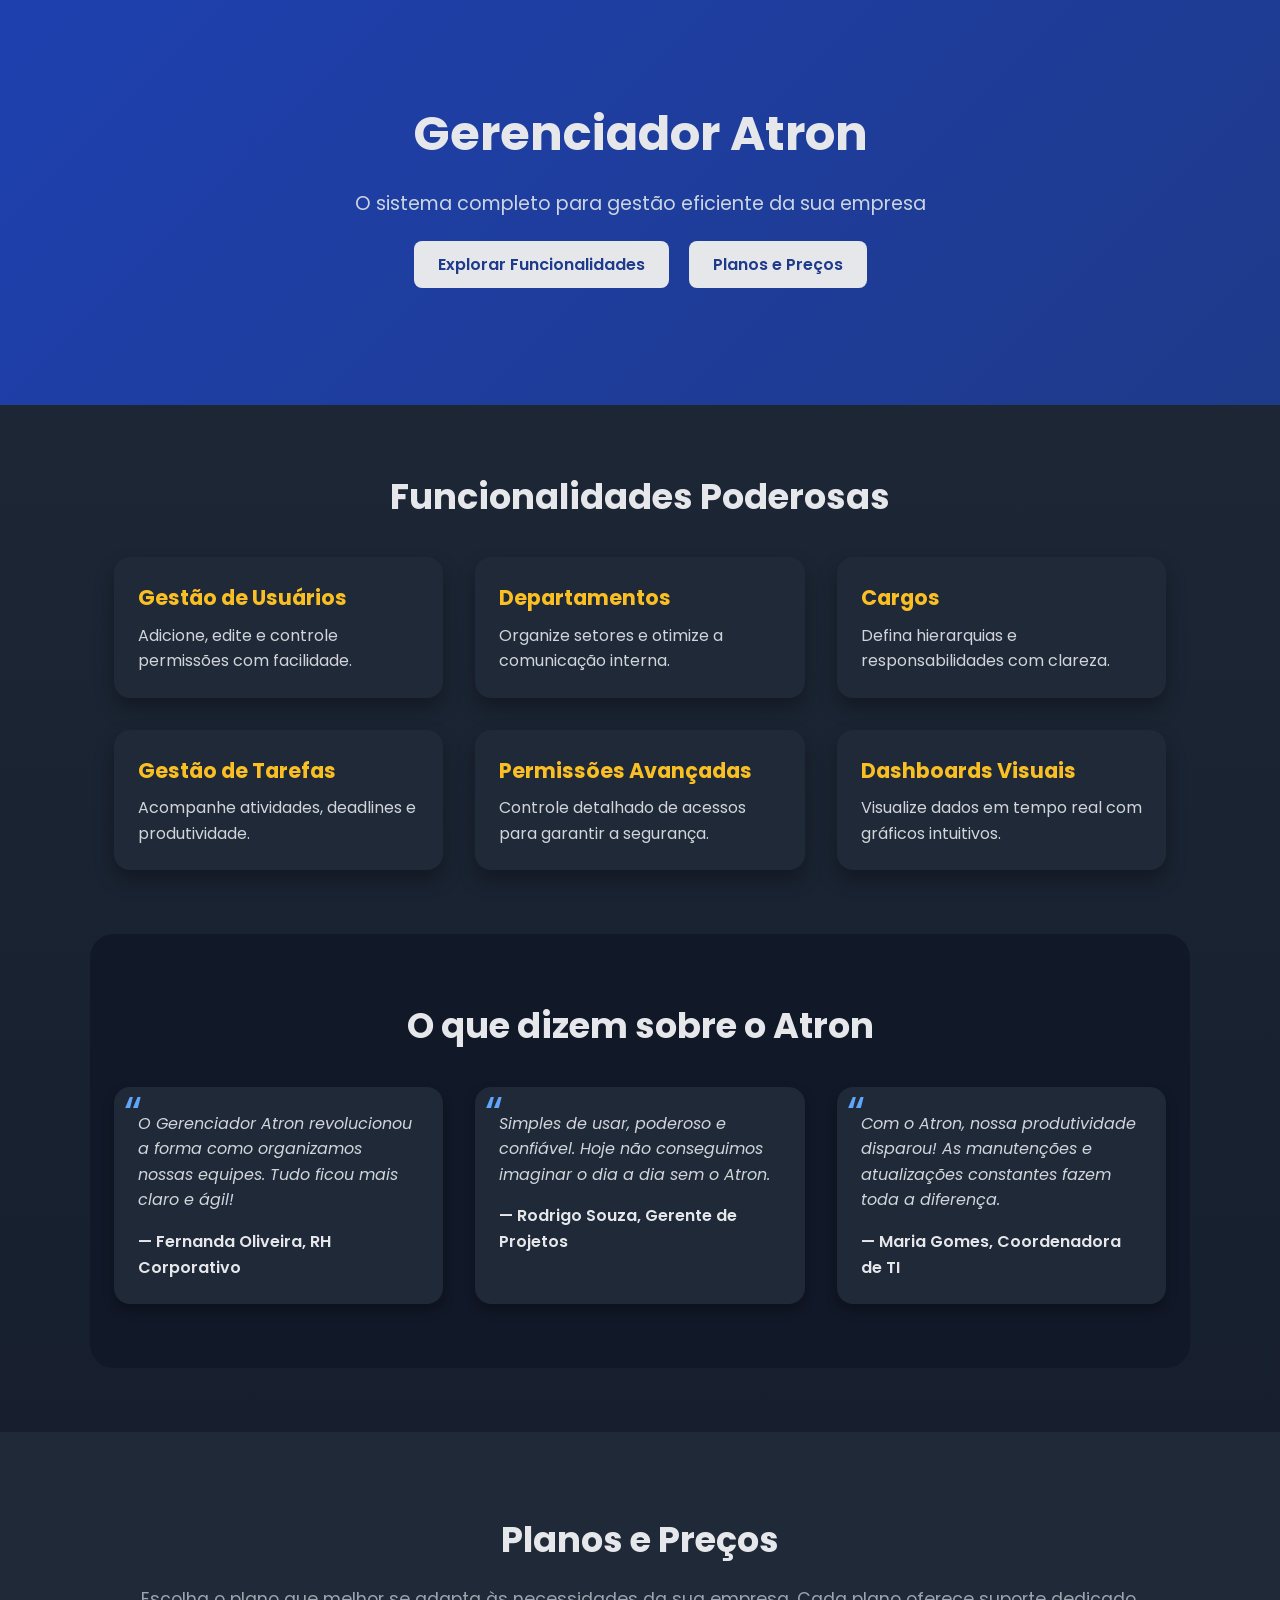
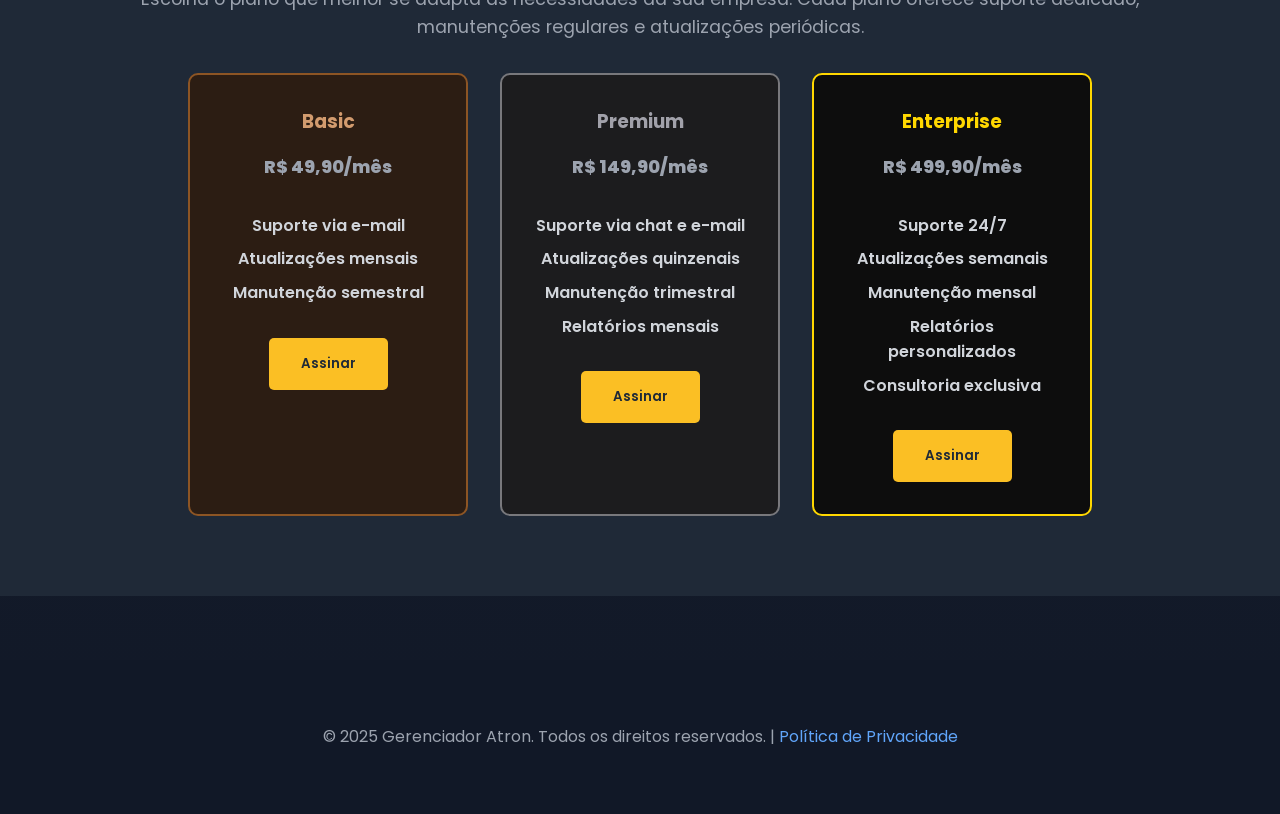
==== index.html @ d2a31372 "first commit" ====
<!DOCTYPE html>
<html lang="pt-BR">

<head>
  <meta charset="UTF-8">
  <meta name="viewport" content="width=device-width, initial-scale=1.0">
  <title>Gerenciador Atron</title>
  <!-- Fontes e Ícones -->
  <link href="https://fonts.googleapis.com/css2?family=Poppins:wght@400;600;700;800&display=swap" rel="stylesheet">
  <link rel="stylesheet" href="https://cdnjs.cloudflare.com/ajax/libs/font-awesome/6.5.0/css/all.min.css"
    integrity="sha512-/+9KmjqzBF3Fqz6HKvb4ZTlfT9zPtdC2iTNYQYKyRx5cA0mk64rKZZxTVJKC/6OaKZcM4+vjsdk9N9yUwSm29A=="
    crossorigin="anonymous" referrerpolicy="no-referrer" />

  <link rel="stylesheet" href="styles.css">
</head>

<body>
  <header>
    <div class="container">
      <h1>Gerenciador Atron</h1>
      <p>O sistema completo para gestão eficiente da sua empresa</p>
      <div class="cta">
        <a href="#features">Explorar Funcionalidades</a>
        <a href="#planos">Planos e Preços</a>
      </div>
    </div>
  </header>

  <main>
    <!-- Funcionalidades -->
    <section class="features" id="features">
      <h2>Funcionalidades Poderosas</h2>
      <div class="feature-list">
        <div class="feature">
          <h3>Gestão de Usuários</h3>
          <p>Adicione, edite e controle permissões com facilidade.</p>
        </div>
        <div class="feature">
          <h3>Departamentos</h3>
          <p>Organize setores e otimize a comunicação interna.</p>
        </div>
        <div class="feature">
          <h3>Cargos</h3>
          <p>Defina hierarquias e responsabilidades com clareza.</p>
        </div>
        <div class="feature">
          <h3>Gestão de Tarefas</h3>
          <p>Acompanhe atividades, deadlines e produtividade.</p>
        </div>
        <div class="feature">
          <h3>Permissões Avançadas</h3>
          <p>Controle detalhado de acessos para garantir a segurança.</p>
        </div>
        <div class="feature">
          <h3>Dashboards Visuais</h3>
          <p>Visualize dados em tempo real com gráficos intuitivos.</p>
        </div>
      </div>
    </section>

    <!-- Depoimentos -->
    <section class="testimonials">
      <h2>O que dizem sobre o Atron</h2>
      <div class="testimonial-list">
        <div class="testimonial">
          <p>O Gerenciador Atron revolucionou a forma como organizamos nossas equipes. Tudo ficou mais claro e ágil!</p>
          <span>— Fernanda Oliveira, RH Corporativo</span>
        </div>
        <div class="testimonial">
          <p>Simples de usar, poderoso e confiável. Hoje não conseguimos imaginar o dia a dia sem o Atron.</p>
          <span>— Rodrigo Souza, Gerente de Projetos</span>
        </div>
        <div class="testimonial">
          <p>Com o Atron, nossa produtividade disparou! As manutenções e atualizações constantes fazem toda a diferença.
          </p>
          <span>— Maria Gomes, Coordenadora de TI</span>
        </div>
      </div>
    </section>

    <!-- Planos e Preços -->
    <section class="planos" id="planos">
      <div class="container">
        <h2>Planos e Preços</h2>
        <p>Escolha o plano que melhor se adapta às necessidades da sua empresa. Cada plano oferece suporte dedicado,
          manutenções regulares e atualizações periódicas.</p>
        <div class="planos-container">
          <!-- Plano Básico (Bronze) -->
          <div class="plano bronze">
            <h3>Basic</h3>
            <p class="preco">R$ 49,90/mês</p>
            <ul>
              <li>Suporte via e-mail</li>
              <li>Atualizações mensais</li>
              <li>Manutenção semestral</li>
            </ul>
            <button class="btn-assinar">Assinar</button>
          </div>
          <!-- Plano Premium (Prata) -->
          <div class="plano silver">
            <h3>Premium</h3>
            <p class="preco">R$ 149,90/mês</p>
            <ul>
              <li>Suporte via chat e e-mail</li>
              <li>Atualizações quinzenais</li>
              <li>Manutenção trimestral</li>
              <li>Relatórios mensais</li>
            </ul>
            <button class="btn-assinar">Assinar</button>
          </div>
          <!-- Plano Enterprise (Ouro/Black) -->
          <div class="plano gold">
            <h3>Enterprise</h3>
            <p class="preco">R$ 499,90/mês</p>
            <ul>
              <li>Suporte 24/7</li>
              <li>Atualizações semanais</li>
              <li>Manutenção mensal</li>
              <li>Relatórios personalizados</li>
              <li>Consultoria exclusiva</li>
            </ul>
            <button class="btn-assinar">Assinar</button>
          </div>
        </div>
      </div>
    </section>
  </main>

  <footer>
    <div class="container">
      <p>&copy; 2025 Gerenciador Atron. Todos os direitos reservados. | <a href="#">Política de Privacidade</a></p>
    </div>
  </footer>

  <!-- Script: Rolagem Suave para os links da CTA -->
  <script>
    document.querySelectorAll('.cta a').forEach(link => {
      link.addEventListener('click', function (e) {
        e.preventDefault();
        const target = this.getAttribute('href');
        document.querySelector(target).scrollIntoView({ behavior: 'smooth' });
      });
    });
  </script>
</body>

</html>
---- styles.css ----
/* Reset e Tipografia */
* {
  margin: 0;
  padding: 0;
  box-sizing: border-box;
  font-family: "Poppins", sans-serif;
}
a {
  text-decoration: none;
}

/* Background Dark & Layout Geral */
body {
  background: linear-gradient(to bottom, #1f2937, #111827);
  color: #e5e7eb;
  line-height: 1.6;
  overflow-x: hidden;
}
.container {
  width: 90%;
  max-width: 1100px;
  margin: 0 auto;
  padding: 2rem 0;
}

/* Animações Suaves */
@keyframes fadeInDown {
  from {
    opacity: 0;
    transform: translateY(-20px);
  }
  to {
    opacity: 1;
    transform: translateY(0);
  }
}
@keyframes fadeInUp {
  from {
    opacity: 0;
    transform: translateY(20px);
  }
  to {
    opacity: 1;
    transform: translateY(0);
  }
}

/* Header */
header {
  background: linear-gradient(135deg, #1e40af, #1e3a8a);
  color: #e5e7eb;
  padding: 4rem 1rem 6rem;
  text-align: center;
  position: relative;
}
header h1 {
  font-size: 3rem;
  margin-bottom: 1rem;
  animation: fadeInDown 1s ease-out;
}
header p {
  font-size: 1.2rem;
  color: #cbd5e1;
  animation: fadeInUp 1s ease-out;
}
.cta {
  margin-top: 2rem;
  animation: fadeInUp 1.2s ease-out;
}
.cta a {
  background-color: #e5e7eb;
  color: #1e3a8a;
  padding: 0.75rem 1.5rem;
  border-radius: 8px;
  text-decoration: none;
  font-weight: 600;
  transition: all 0.3s ease;
  margin: 0 0.5rem;
}
.cta a:hover {
  background-color: #cbd5e1;
}

/* Funcionalidades */
section.features {
  max-width: 1100px;
  margin: 4rem auto;
  padding: 0 1.5rem;
}
.features h2 {
  text-align: center;
  font-size: 2.2rem;
  margin-bottom: 2rem;
  color: #e5e7eb;
}
.feature-list {
  display: grid;
  grid-template-columns: repeat(auto-fit, minmax(250px, 1fr));
  gap: 2rem;
}
.feature {
  background: #1f2937;
  padding: 1.5rem;
  border-radius: 16px;
  box-shadow: 0 10px 20px rgba(0, 0, 0, 0.3);
  transition: transform 0.3s, box-shadow 0.3s;
}
.feature:hover {
  transform: translateY(-6px);
  box-shadow: 0 15px 30px rgba(0, 0, 0, 0.4);
}
.feature h3 {
  font-size: 1.3rem;
  margin-bottom: 0.5rem;
  color: #fbbf24;
}
.feature p {
  color: #d1d5db;
}

/* Depoimentos */
section.testimonials {
  background: #111827;
  padding: 4rem 1.5rem;
  border-radius: 24px;
  margin: 4rem auto;
  max-width: 1100px;
}
.testimonials h2 {
  text-align: center;
  font-size: 2.2rem;
  margin-bottom: 2rem;
  color: #e5e7eb;
}
.testimonial-list {
  display: grid;
  grid-template-columns: repeat(auto-fit, minmax(300px, 1fr));
  gap: 2rem;
}
.testimonial {
  background: #1f2937;
  padding: 1.5rem;
  border-radius: 16px;
  box-shadow: 0 6px 12px rgba(0, 0, 0, 0.3);
  position: relative;
}
.testimonial::before {
  content: "“";
  font-size: 3rem;
  color: #60a5fa;
  position: absolute;
  top: -10px;
  left: 10px;
}
.testimonial p {
  font-style: italic;
  margin-bottom: 1rem;
  color: #d1d5db;
}
.testimonial span {
  font-weight: 600;
  color: #e5e7eb;
}

/* Planos e Preços */
section.planos {
  background: #1f2937;
  padding: 3rem 1.5rem;
  margin: 4rem auto;
}
section.planos h2 {
  text-align: center;
  font-size: 2.2rem;
  margin-bottom: 1rem;
  color: #e5e7eb;
}
section.planos p {
  text-align: center;
  margin-bottom: 2rem;
  font-size: 1.1rem;
  color: #9ca3af;
}
.planos-container {
  display: flex;
  flex-wrap: wrap;
  gap: 2rem;
  justify-content: center;
}
.plano {
  padding: 2rem;
  border-radius: 10px;
  text-align: center;
  width: 280px;
  transition: transform 0.3s, box-shadow 0.3s;
}
.plano:hover {
  transform: translateY(-6px);
  box-shadow: 0 10px 20px rgba(0, 0, 0, 0.4);
}
/* Plano Básico (Bronze) */
.plano.bronze {
  background-color: #2c1d13; /* fundo bronze escuro */
  border: 2px solid #8d5524;
}
.plano.bronze h3 {
  color: #d29b6e;
}
/* Plano Premium (Prata) */
.plano.silver {
  background-color: #1c1c1e; /* fundo prata escuro */
  border: 2px solid #78787c;
}
.plano.silver h3 {
  color: #a1a1aa;
}
/* Plano Enterprise (Ouro/Black) */
.plano.gold {
  background-color: #0d0d0d; /* fundo quase preto com toque dourado */
  border: 2px solid #ffd700;
}
.plano.gold h3 {
  color: #ffd700;
}
.preco {
  font-size: 2rem;
  font-weight: 800;
  color: #e5e7eb;
  margin: 1rem 0;
}
.plano ul {
  list-style: none;
  padding: 0;
  margin-bottom: 2rem;
  font-weight: 600;
  color: #d1d5db;
}
.plano ul li {
  margin: 0.5rem 0;
}
.btn-assinar {
  background: #fbbf24;
  color: #1f2937;
  padding: 1rem 2rem;
  border: none;
  border-radius: 5px;
  cursor: pointer;
  font-weight: 600;
  transition: background-color 0.3s;
}
.btn-assinar:hover {
  background: #f59e0b;
}

/* Footer */
footer {
  background: #111827;
  color: #9ca3af;
  text-align: center;
  padding: 2rem 1rem;
  margin-top: 4rem;
}
footer a {
  color: #60a5fa;
  text-decoration: none;
}
footer a:hover {
  text-decoration: underline;
}
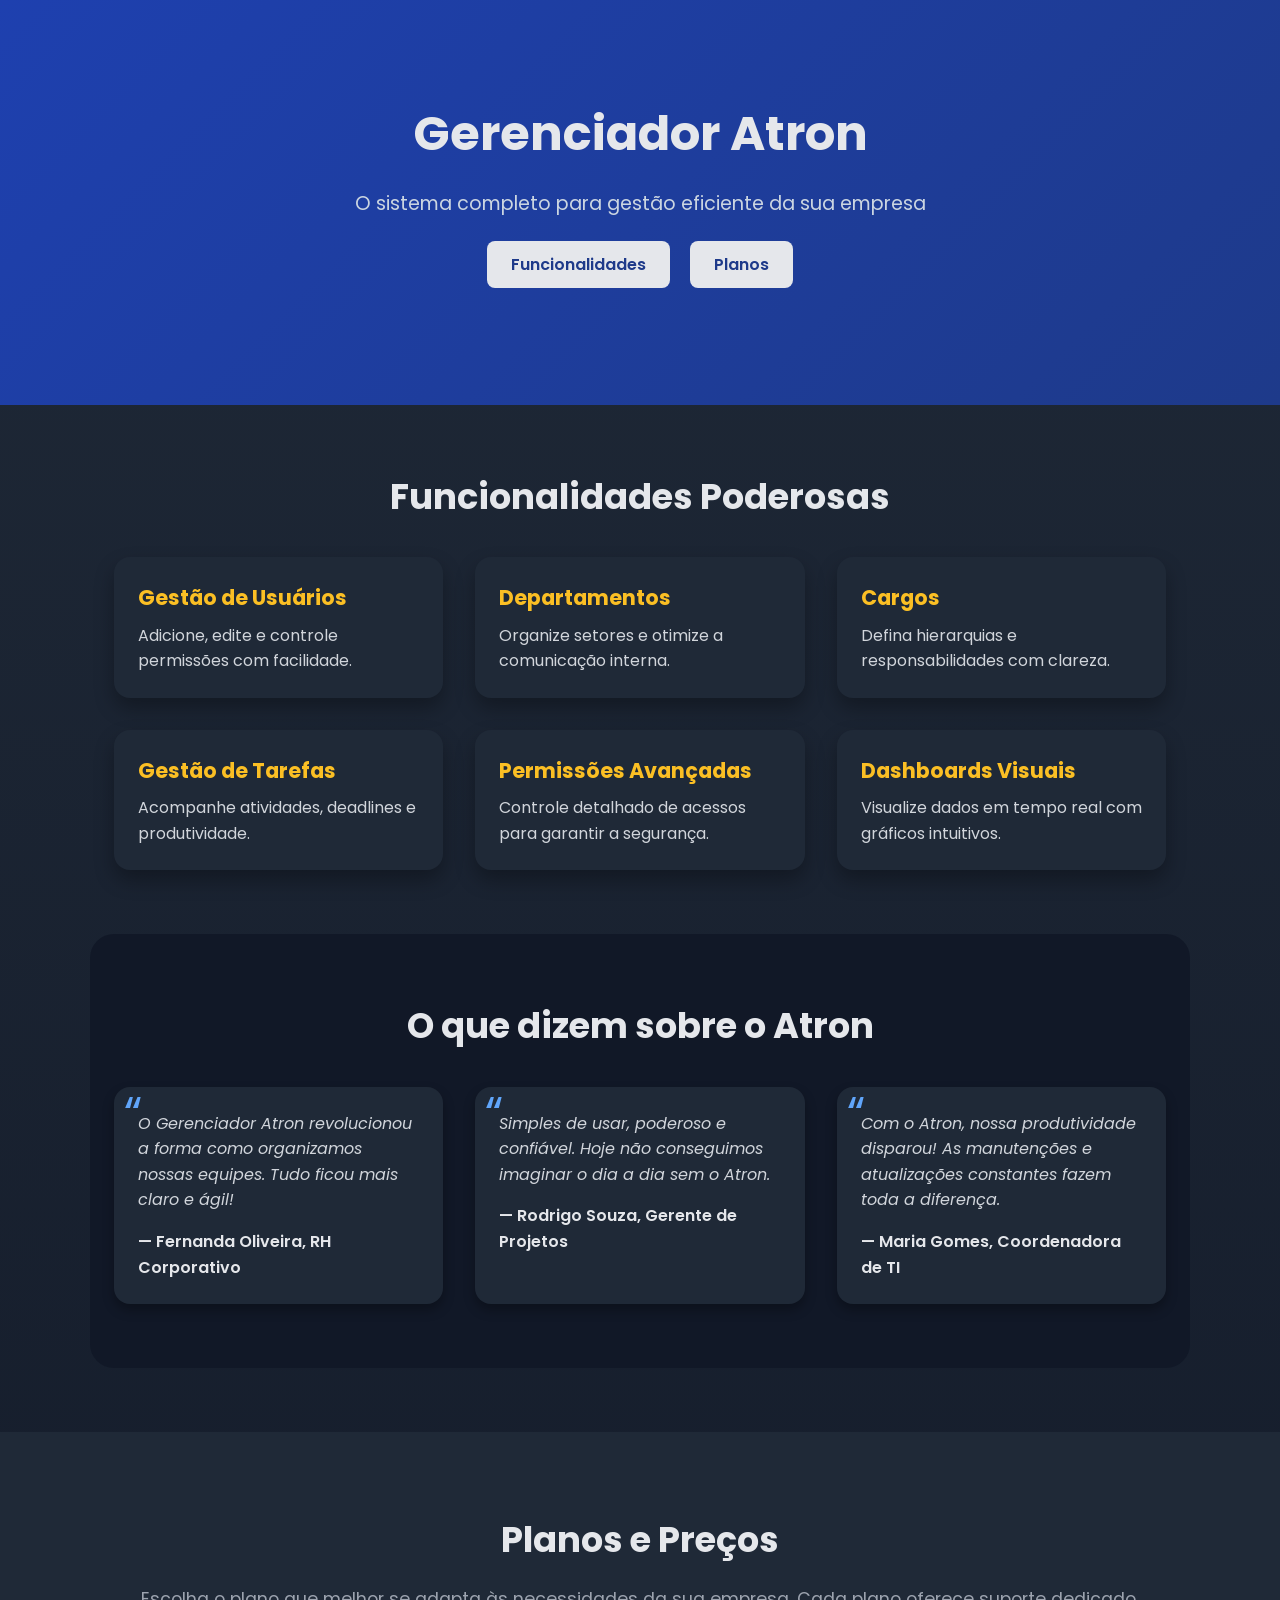
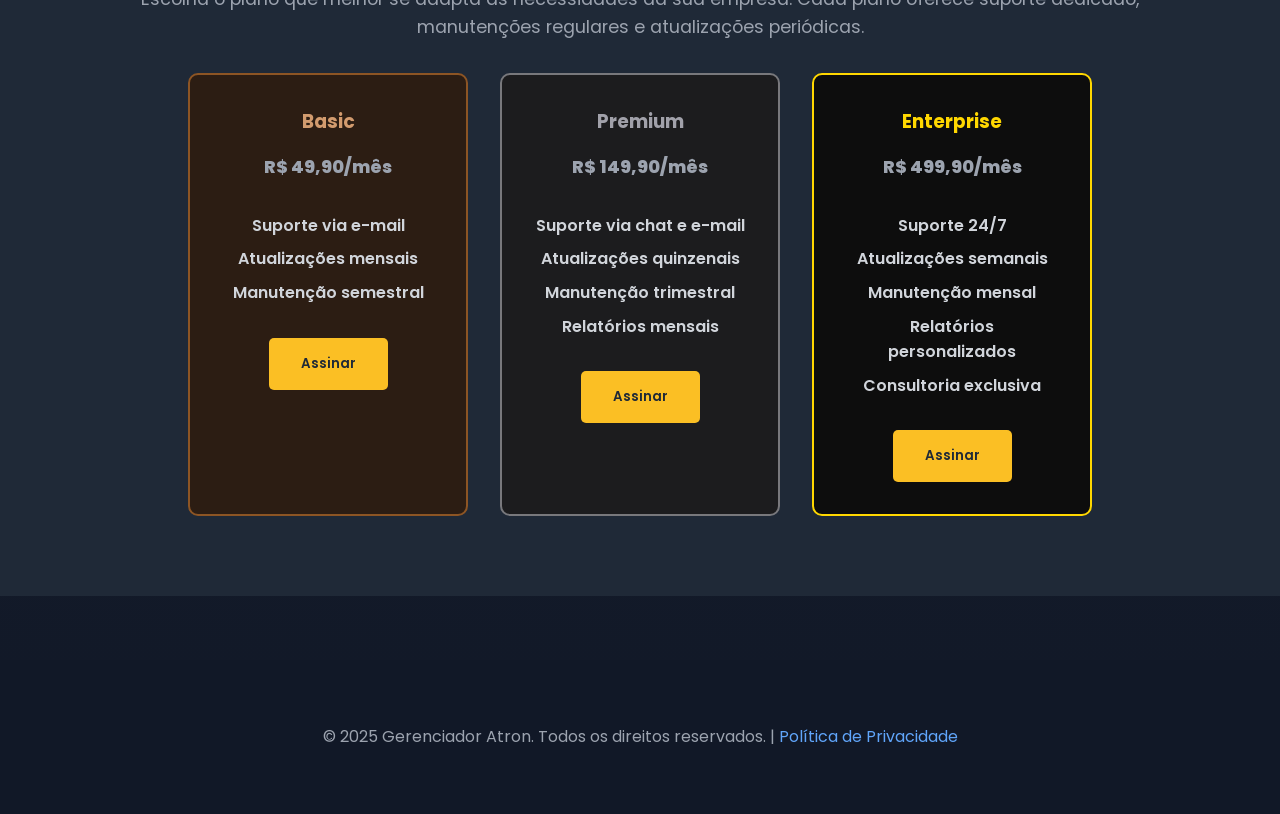
==== commit ff0dd232: "FIX: Corrigindo labels para não quebrar o layout no mobile" ====
--- a/index.html
+++ b/index.html
@@ -20,8 +20,8 @@
       <h1>Gerenciador Atron</h1>
       <p>O sistema completo para gestão eficiente da sua empresa</p>
       <div class="cta">
-        <a href="#features">Explorar Funcionalidades</a>
-        <a href="#planos">Planos e Preços</a>
+        <a href="#features">Funcionalidades</a>
+        <a href="#planos">Planos</a>
       </div>
     </div>
   </header>
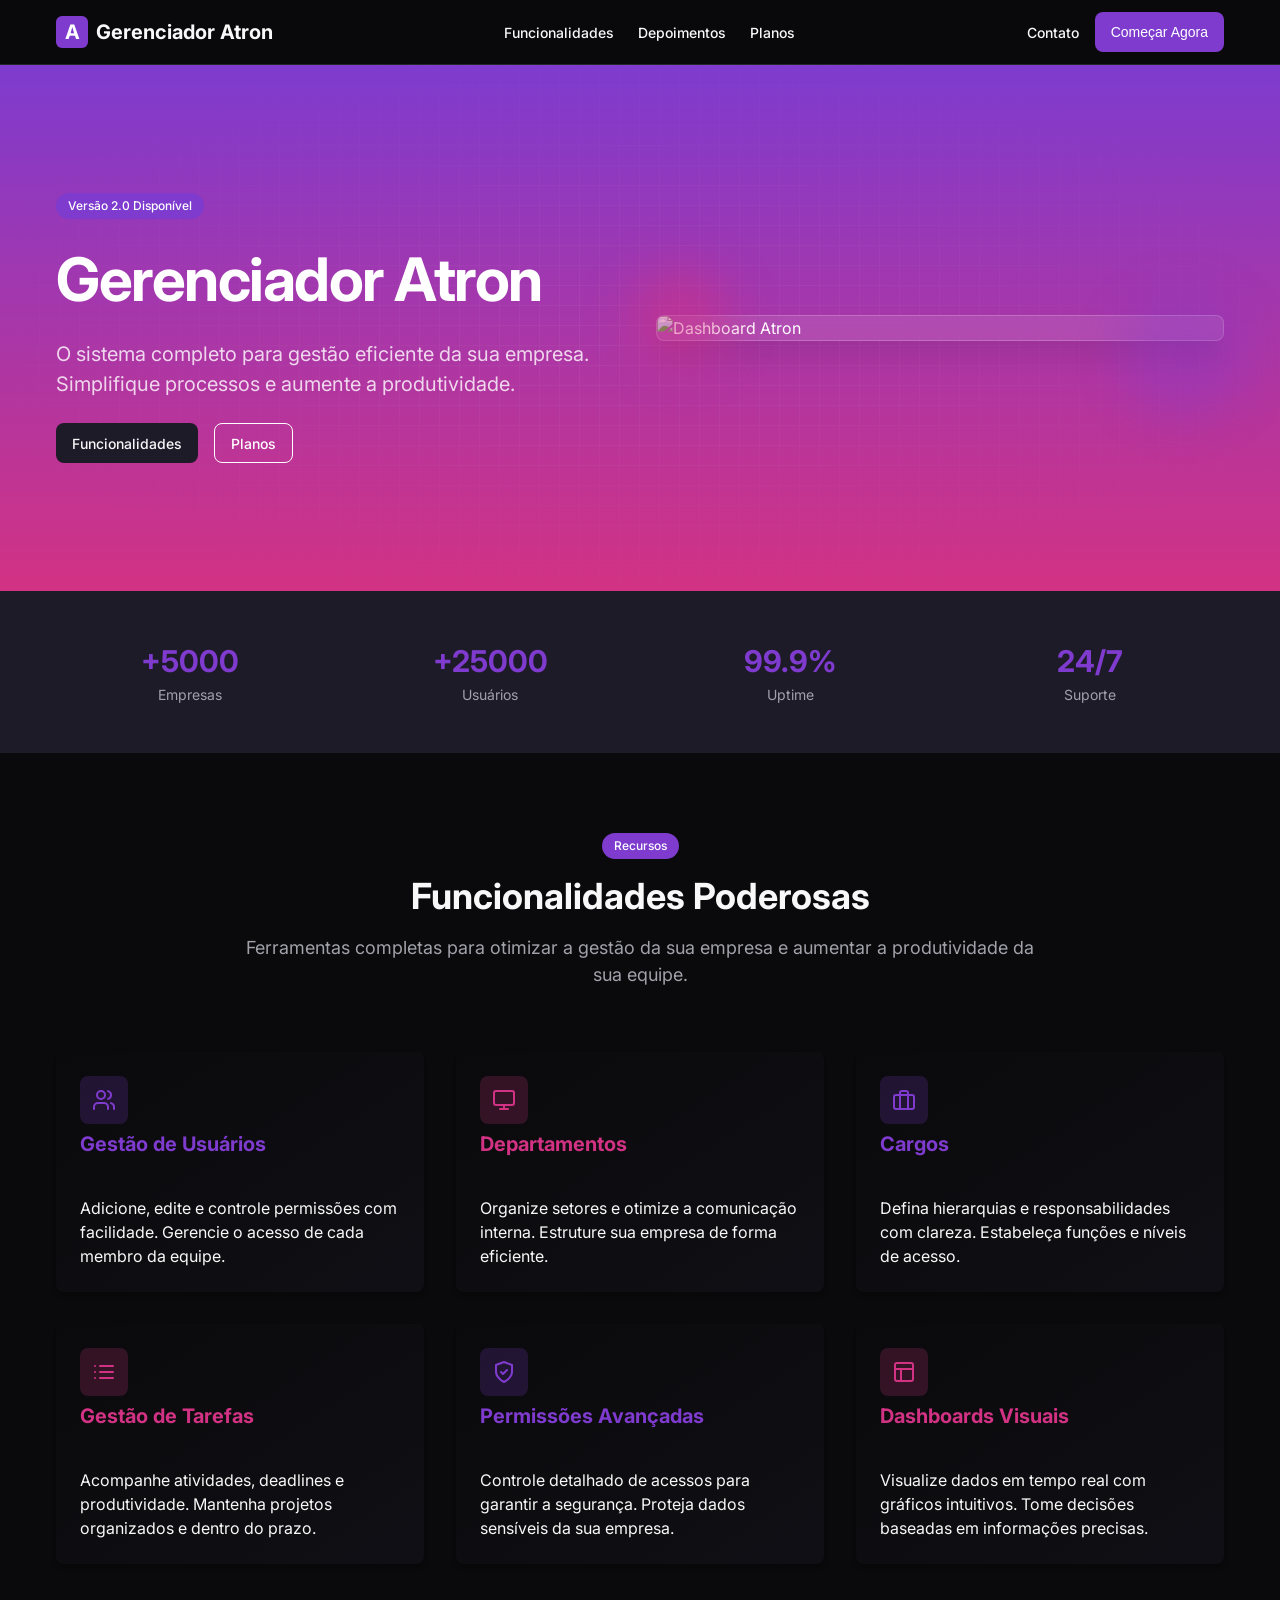
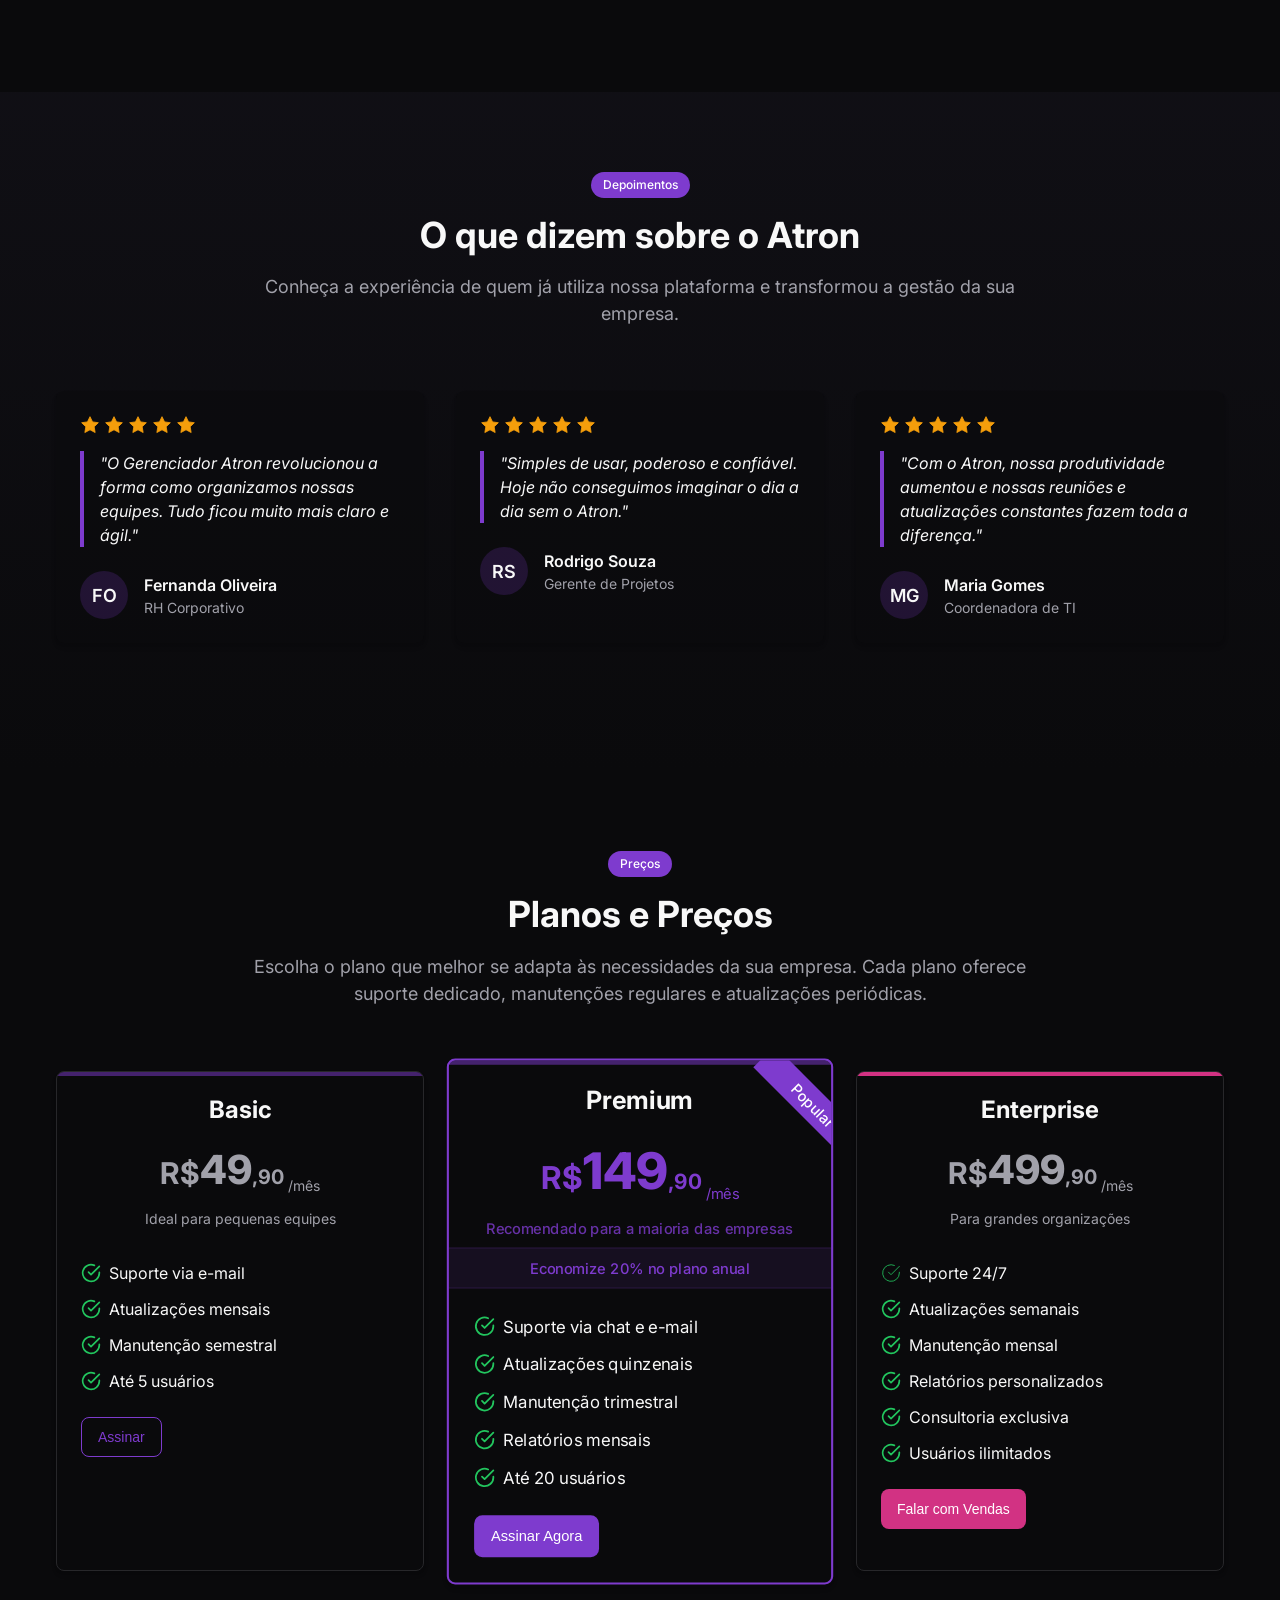
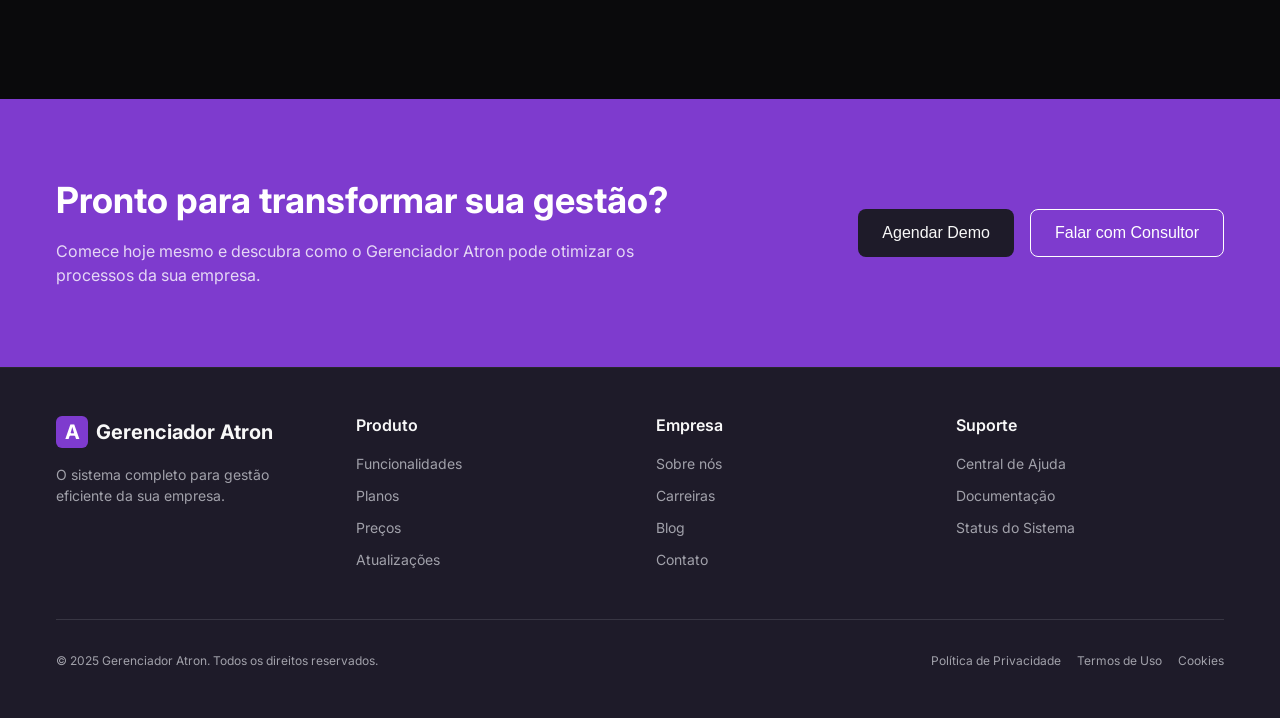
==== commit 6e9297a7: "FEATURE: Atualizando versões base da landing page para testes" ====
--- a/index.html
+++ b/index.html
@@ -4,144 +4,654 @@
 <head>
   <meta charset="UTF-8">
   <meta name="viewport" content="width=device-width, initial-scale=1.0">
-  <title>Gerenciador Atron</title>
-  <!-- Fontes e Ícones -->
-  <link href="https://fonts.googleapis.com/css2?family=Poppins:wght@400;600;700;800&display=swap" rel="stylesheet">
-  <link rel="stylesheet" href="https://cdnjs.cloudflare.com/ajax/libs/font-awesome/6.5.0/css/all.min.css"
-    integrity="sha512-/+9KmjqzBF3Fqz6HKvb4ZTlfT9zPtdC2iTNYQYKyRx5cA0mk64rKZZxTVJKC/6OaKZcM4+vjsdk9N9yUwSm29A=="
-    crossorigin="anonymous" referrerpolicy="no-referrer" />
-
+  <title>Gerenciador Atron - Sistema completo para gestão eficiente</title>
+  <meta name="description"
+    content="O sistema completo para gestão eficiente da sua empresa. Simplifique processos e aumente a produtividade.">
   <link rel="stylesheet" href="styles.css">
+  <link rel="preconnect" href="https://fonts.googleapis.com">
+  <link rel="preconnect" href="https://fonts.gstatic.com" crossorigin>
+  <link href="https://fonts.googleapis.com/css2?family=Inter:wght@400;500;600;700;800&display=swap" rel="stylesheet">
 </head>
 
-<body>
-  <header>
-    <div class="container">
-      <h1>Gerenciador Atron</h1>
-      <p>O sistema completo para gestão eficiente da sua empresa</p>
-      <div class="cta">
-        <a href="#features">Funcionalidades</a>
-        <a href="#planos">Planos</a>
+<body class="dark-theme">
+  <div class="page-wrapper">
+    <!-- Header/Navbar -->
+    <header class="header">
+      <div class="container header-container">
+        <div class="logo">
+          <div class="logo-icon">
+            <span>A</span>
+          </div>
+          <span class="logo-text">Gerenciador Atron</span>
+        </div>
+        <nav class="main-nav">
+          <a href="#funcionalidades" class="nav-link">Funcionalidades</a>
+          <a href="#depoimentos" class="nav-link">Depoimentos</a>
+          <a href="#planos" class="nav-link">Planos</a>
+        </nav>
+        <div class="header-actions">
+          <a href="#contato" class="contact-link">Contato</a>
+          <button class="btn btn-primary">Começar Agora</button>
+        </div>
+        <button class="mobile-menu-toggle" aria-label="Menu" aria-expanded="false">
+          <span></span>
+          <span></span>
+          <span></span>
+        </button>
       </div>
-    </div>
-  </header>
-
-  <main>
-    <!-- Funcionalidades -->
-    <section class="features" id="features">
-      <h2>Funcionalidades Poderosas</h2>
-      <div class="feature-list">
-        <div class="feature">
-          <h3>Gestão de Usuários</h3>
-          <p>Adicione, edite e controle permissões com facilidade.</p>
-        </div>
-        <div class="feature">
-          <h3>Departamentos</h3>
-          <p>Organize setores e otimize a comunicação interna.</p>
-        </div>
-        <div class="feature">
-          <h3>Cargos</h3>
-          <p>Defina hierarquias e responsabilidades com clareza.</p>
-        </div>
-        <div class="feature">
-          <h3>Gestão de Tarefas</h3>
-          <p>Acompanhe atividades, deadlines e produtividade.</p>
-        </div>
-        <div class="feature">
-          <h3>Permissões Avançadas</h3>
-          <p>Controle detalhado de acessos para garantir a segurança.</p>
-        </div>
-        <div class="feature">
-          <h3>Dashboards Visuais</h3>
-          <p>Visualize dados em tempo real com gráficos intuitivos.</p>
+    </header>
+
+    <main>
+      <!-- Hero Section -->
+      <section class="hero">
+        <div class="hero-grid"></div>
+        <div class="container hero-container">
+          <div class="hero-content">
+            <div class="badge"><a href="/v2/atron-v2-page.html">Versão 2.0 Disponível</a></div>
+            <h1 class="hero-title">Gerenciador Atron</h1>
+            <p class="hero-description">
+              O sistema completo para gestão eficiente da sua empresa. Simplifique processos e aumente a produtividade.
+            </p>
+            <div class="hero-buttons">
+              <a href="#funcionalidades" class="btn btn-secondary">Funcionalidades</a>
+              <a href="#planos" class="btn btn-outline">Planos</a>
+            </div>
+          </div>
+          <div class="hero-image">
+            <div class="image-container">
+              <img src="https://placehold.co/800x600/2a2a2a/CCCCCC" alt="Dashboard Atron">
+            </div>
+            <div class="blur-circle blur-circle-1"></div>
+            <div class="blur-circle blur-circle-2"></div>
+          </div>
+        </div>
+      </section>
+
+      <!-- Stats Section -->
+      <section class="stats">
+        <div class="container">
+          <div class="stats-grid">
+            <div class="stat-item">
+              <p class="stat-number">+5000</p>
+              <p class="stat-label">Empresas</p>
+            </div>
+            <div class="stat-item">
+              <p class="stat-number">+25000</p>
+              <p class="stat-label">Usuários</p>
+            </div>
+            <div class="stat-item">
+              <p class="stat-number">99.9%</p>
+              <p class="stat-label">Uptime</p>
+            </div>
+            <div class="stat-item">
+              <p class="stat-number">24/7</p>
+              <p class="stat-label">Suporte</p>
+            </div>
+          </div>
+        </div>
+      </section>
+
+      <!-- Features Section -->
+      <section id="funcionalidades" class="features">
+        <div class="container">
+          <div class="section-header">
+            <div class="badge">Recursos</div>
+            <h2 class="section-title">Funcionalidades Poderosas</h2>
+            <p class="section-description">
+              Ferramentas completas para otimizar a gestão da sua empresa e aumentar a produtividade da sua equipe.
+            </p>
+          </div>
+
+          <div class="features-grid">
+            <div class="card feature-card">
+              <div class="card-header">
+                <div class="feature-icon primary-icon">
+                  <svg xmlns="http://www.w3.org/2000/svg" width="24" height="24" viewBox="0 0 24 24" fill="none"
+                    stroke="currentColor" stroke-width="2" stroke-linecap="round" stroke-linejoin="round" class="icon">
+                    <path d="M16 21v-2a4 4 0 0 0-4-4H6a4 4 0 0 0-4 4v2"></path>
+                    <circle cx="9" cy="7" r="4"></circle>
+                    <path d="M22 21v-2a4 4 0 0 0-3-3.87"></path>
+                    <path d="M16 3.13a4 4 0 0 1 0 7.75"></path>
+                  </svg>
+                </div>
+                <h3 class="card-title primary-text">Gestão de Usuários</h3>
+              </div>
+              <div class="card-content">
+                <p>Adicione, edite e controle permissões com facilidade. Gerencie o acesso de cada membro da equipe.</p>
+              </div>
+            </div>
+
+            <div class="card feature-card">
+              <div class="card-header">
+                <div class="feature-icon accent-icon">
+                  <svg xmlns="http://www.w3.org/2000/svg" width="24" height="24" viewBox="0 0 24 24" fill="none"
+                    stroke="currentColor" stroke-width="2" stroke-linecap="round" stroke-linejoin="round" class="icon">
+                    <rect x="2" y="3" width="20" height="14" rx="2" ry="2"></rect>
+                    <line x1="8" y1="21" x2="16" y2="21"></line>
+                    <line x1="12" y1="17" x2="12" y2="21"></line>
+                  </svg>
+                </div>
+                <h3 class="card-title accent-text">Departamentos</h3>
+              </div>
+              <div class="card-content">
+                <p>Organize setores e otimize a comunicação interna. Estruture sua empresa de forma eficiente.</p>
+              </div>
+            </div>
+
+            <div class="card feature-card">
+              <div class="card-header">
+                <div class="feature-icon primary-icon">
+                  <svg xmlns="http://www.w3.org/2000/svg" width="24" height="24" viewBox="0 0 24 24" fill="none"
+                    stroke="currentColor" stroke-width="2" stroke-linecap="round" stroke-linejoin="round" class="icon">
+                    <rect x="2" y="7" width="20" height="14" rx="2" ry="2"></rect>
+                    <path d="M16 21V5a2 2 0 0 0-2-2h-4a2 2 0 0 0-2 2v16"></path>
+                  </svg>
+                </div>
+                <h3 class="card-title primary-text">Cargos</h3>
+              </div>
+              <div class="card-content">
+                <p>Defina hierarquias e responsabilidades com clareza. Estabeleça funções e níveis de acesso.</p>
+              </div>
+            </div>
+
+            <div class="card feature-card">
+              <div class="card-header">
+                <div class="feature-icon accent-icon">
+                  <svg xmlns="http://www.w3.org/2000/svg" width="24" height="24" viewBox="0 0 24 24" fill="none"
+                    stroke="currentColor" stroke-width="2" stroke-linecap="round" stroke-linejoin="round" class="icon">
+                    <line x1="8" y1="6" x2="21" y2="6"></line>
+                    <line x1="8" y1="12" x2="21" y2="12"></line>
+                    <line x1="8" y1="18" x2="21" y2="18"></line>
+                    <line x1="3" y1="6" x2="3.01" y2="6"></line>
+                    <line x1="3" y1="12" x2="3.01" y2="12"></line>
+                    <line x1="3" y1="18" x2="3.01" y2="18"></line>
+                  </svg>
+                </div>
+                <h3 class="card-title accent-text">Gestão de Tarefas</h3>
+              </div>
+              <div class="card-content">
+                <p>Acompanhe atividades, deadlines e produtividade. Mantenha projetos organizados e dentro do prazo.</p>
+              </div>
+            </div>
+
+            <div class="card feature-card">
+              <div class="card-header">
+                <div class="feature-icon primary-icon">
+                  <svg xmlns="http://www.w3.org/2000/svg" width="24" height="24" viewBox="0 0 24 24" fill="none"
+                    stroke="currentColor" stroke-width="2" stroke-linecap="round" stroke-linejoin="round" class="icon">
+                    <path d="M12 22s8-4 8-10V5l-8-3-8 3v7c0 6 8 10 8 10z"></path>
+                    <path d="m9 12 2 2 4-4"></path>
+                  </svg>
+                </div>
+                <h3 class="card-title primary-text">Permissões Avançadas</h3>
+              </div>
+              <div class="card-content">
+                <p>Controle detalhado de acessos para garantir a segurança. Proteja dados sensíveis da sua empresa.</p>
+              </div>
+            </div>
+
+            <div class="card feature-card">
+              <div class="card-header">
+                <div class="feature-icon accent-icon">
+                  <svg xmlns="http://www.w3.org/2000/svg" width="24" height="24" viewBox="0 0 24 24" fill="none"
+                    stroke="currentColor" stroke-width="2" stroke-linecap="round" stroke-linejoin="round" class="icon">
+                    <rect x="3" y="3" width="18" height="18" rx="2"></rect>
+                    <path d="M3 9h18"></path>
+                    <path d="M9 21V9"></path>
+                  </svg>
+                </div>
+                <h3 class="card-title accent-text">Dashboards Visuais</h3>
+              </div>
+              <div class="card-content">
+                <p>Visualize dados em tempo real com gráficos intuitivos. Tome decisões baseadas em informações
+                  precisas.</p>
+              </div>
+            </div>
+          </div>
+        </div>
+      </section>
+
+      <!-- Testimonials Section -->
+      <section id="depoimentos" class="testimonials">
+        <div class="container">
+          <div class="section-header">
+            <div class="badge">Depoimentos</div>
+            <h2 class="section-title">O que dizem sobre o Atron</h2>
+            <p class="section-description">
+              Conheça a experiência de quem já utiliza nossa plataforma e transformou a gestão da sua empresa.
+            </p>
+          </div>
+
+          <div class="testimonials-grid">
+            <div class="card testimonial-card">
+              <div class="stars">
+                <svg class="star" xmlns="http://www.w3.org/2000/svg" width="20" height="20" viewBox="0 0 24 24"
+                  fill="currentColor" stroke="currentColor">
+                  <polygon
+                    points="12 2 15.09 8.26 22 9.27 17 14.14 18.18 21.02 12 17.77 5.82 21.02 7 14.14 2 9.27 8.91 8.26 12 2">
+                  </polygon>
+                </svg>
+                <svg class="star" xmlns="http://www.w3.org/2000/svg" width="20" height="20" viewBox="0 0 24 24"
+                  fill="currentColor" stroke="currentColor">
+                  <polygon
+                    points="12 2 15.09 8.26 22 9.27 17 14.14 18.18 21.02 12 17.77 5.82 21.02 7 14.14 2 9.27 8.91 8.26 12 2">
+                  </polygon>
+                </svg>
+                <svg class="star" xmlns="http://www.w3.org/2000/svg" width="20" height="20" viewBox="0 0 24 24"
+                  fill="currentColor" stroke="currentColor">
+                  <polygon
+                    points="12 2 15.09 8.26 22 9.27 17 14.14 18.18 21.02 12 17.77 5.82 21.02 7 14.14 2 9.27 8.91 8.26 12 2">
+                  </polygon>
+                </svg>
+                <svg class="star" xmlns="http://www.w3.org/2000/svg" width="20" height="20" viewBox="0 0 24 24"
+                  fill="currentColor" stroke="currentColor">
+                  <polygon
+                    points="12 2 15.09 8.26 22 9.27 17 14.14 18.18 21.02 12 17.77 5.82 21.02 7 14.14 2 9.27 8.91 8.26 12 2">
+                  </polygon>
+                </svg>
+                <svg class="star" xmlns="http://www.w3.org/2000/svg" width="20" height="20" viewBox="0 0 24 24"
+                  fill="currentColor" stroke="currentColor">
+                  <polygon
+                    points="12 2 15.09 8.26 22 9.27 17 14.14 18.18 21.02 12 17.77 5.82 21.02 7 14.14 2 9.27 8.91 8.26 12 2">
+                  </polygon>
+                </svg>
+              </div>
+              <blockquote class="testimonial-quote">
+                "O Gerenciador Atron revolucionou a forma como organizamos nossas equipes. Tudo ficou muito mais claro e
+                ágil."
+              </blockquote>
+              <div class="testimonial-author">
+                <div class="author-avatar">
+                  <span>FO</span>
+                </div>
+                <div class="author-info">
+                  <p class="author-name">Fernanda Oliveira</p>
+                  <p class="author-role">RH Corporativo</p>
+                </div>
+              </div>
+            </div>
+
+            <div class="card testimonial-card">
+              <div class="stars">
+                <svg class="star" xmlns="http://www.w3.org/2000/svg" width="20" height="20" viewBox="0 0 24 24"
+                  fill="currentColor" stroke="currentColor">
+                  <polygon
+                    points="12 2 15.09 8.26 22 9.27 17 14.14 18.18 21.02 12 17.77 5.82 21.02 7 14.14 2 9.27 8.91 8.26 12 2">
+                  </polygon>
+                </svg>
+                <svg class="star" xmlns="http://www.w3.org/2000/svg" width="20" height="20" viewBox="0 0 24 24"
+                  fill="currentColor" stroke="currentColor">
+                  <polygon
+                    points="12 2 15.09 8.26 22 9.27 17 14.14 18.18 21.02 12 17.77 5.82 21.02 7 14.14 2 9.27 8.91 8.26 12 2">
+                  </polygon>
+                </svg>
+                <svg class="star" xmlns="http://www.w3.org/2000/svg" width="20" height="20" viewBox="0 0 24 24"
+                  fill="currentColor" stroke="currentColor">
+                  <polygon
+                    points="12 2 15.09 8.26 22 9.27 17 14.14 18.18 21.02 12 17.77 5.82 21.02 7 14.14 2 9.27 8.91 8.26 12 2">
+                  </polygon>
+                </svg>
+                <svg class="star" xmlns="http://www.w3.org/2000/svg" width="20" height="20" viewBox="0 0 24 24"
+                  fill="currentColor" stroke="currentColor">
+                  <polygon
+                    points="12 2 15.09 8.26 22 9.27 17 14.14 18.18 21.02 12 17.77 5.82 21.02 7 14.14 2 9.27 8.91 8.26 12 2">
+                  </polygon>
+                </svg>
+                <svg class="star" xmlns="http://www.w3.org/2000/svg" width="20" height="20" viewBox="0 0 24 24"
+                  fill="currentColor" stroke="currentColor">
+                  <polygon
+                    points="12 2 15.09 8.26 22 9.27 17 14.14 18.18 21.02 12 17.77 5.82 21.02 7 14.14 2 9.27 8.91 8.26 12 2">
+                  </polygon>
+                </svg>
+              </div>
+              <blockquote class="testimonial-quote">
+                "Simples de usar, poderoso e confiável. Hoje não conseguimos imaginar o dia a dia sem o Atron."
+              </blockquote>
+              <div class="testimonial-author">
+                <div class="author-avatar">
+                  <span>RS</span>
+                </div>
+                <div class="author-info">
+                  <p class="author-name">Rodrigo Souza</p>
+                  <p class="author-role">Gerente de Projetos</p>
+                </div>
+              </div>
+            </div>
+
+            <div class="card testimonial-card">
+              <div class="stars">
+                <svg class="star" xmlns="http://www.w3.org/2000/svg" width="20" height="20" viewBox="0 0 24 24"
+                  fill="currentColor" stroke="currentColor">
+                  <polygon
+                    points="12 2 15.09 8.26 22 9.27 17 14.14 18.18 21.02 12 17.77 5.82 21.02 7 14.14 2 9.27 8.91 8.26 12 2">
+                  </polygon>
+                </svg>
+                <svg class="star" xmlns="http://www.w3.org/2000/svg" width="20" height="20" viewBox="0 0 24 24"
+                  fill="currentColor" stroke="currentColor">
+                  <polygon
+                    points="12 2 15.09 8.26 22 9.27 17 14.14 18.18 21.02 12 17.77 5.82 21.02 7 14.14 2 9.27 8.91 8.26 12 2">
+                  </polygon>
+                </svg>
+                <svg class="star" xmlns="http://www.w3.org/2000/svg" width="20" height="20" viewBox="0 0 24 24"
+                  fill="currentColor" stroke="currentColor">
+                  <polygon
+                    points="12 2 15.09 8.26 22 9.27 17 14.14 18.18 21.02 12 17.77 5.82 21.02 7 14.14 2 9.27 8.91 8.26 12 2">
+                  </polygon>
+                </svg>
+                <svg class="star" xmlns="http://www.w3.org/2000/svg" width="20" height="20" viewBox="0 0 24 24"
+                  fill="currentColor" stroke="currentColor">
+                  <polygon
+                    points="12 2 15.09 8.26 22 9.27 17 14.14 18.18 21.02 12 17.77 5.82 21.02 7 14.14 2 9.27 8.91 8.26 12 2">
+                  </polygon>
+                </svg>
+                <svg class="star" xmlns="http://www.w3.org/2000/svg" width="20" height="20" viewBox="0 0 24 24"
+                  fill="currentColor" stroke="currentColor">
+                  <polygon
+                    points="12 2 15.09 8.26 22 9.27 17 14.14 18.18 21.02 12 17.77 5.82 21.02 7 14.14 2 9.27 8.91 8.26 12 2">
+                  </polygon>
+                </svg>
+              </div>
+              <blockquote class="testimonial-quote">
+                "Com o Atron, nossa produtividade aumentou e nossas reuniões e atualizações constantes fazem toda a
+                diferença."
+              </blockquote>
+              <div class="testimonial-author">
+                <div class="author-avatar">
+                  <span>MG</span>
+                </div>
+                <div class="author-info">
+                  <p class="author-name">Maria Gomes</p>
+                  <p class="author-role">Coordenadora de TI</p>
+                </div>
+              </div>
+            </div>
+          </div>
+        </div>
+      </section>
+
+      <!-- Pricing Section -->
+      <section id="planos" class="pricing">
+        <div class="container">
+          <div class="section-header">
+            <div class="badge">Preços</div>
+            <h2 class="section-title">Planos e Preços</h2>
+            <p class="section-description">
+              Escolha o plano que melhor se adapta às necessidades da sua empresa. Cada plano oferece suporte dedicado,
+              manutenções regulares e atualizações periódicas.
+            </p>
+          </div>
+
+          <div class="pricing-grid">
+            <div class="card pricing-card basic-card">
+              <div class="pricing-highlight"></div>
+              <div class="card-header pricing-header">
+                <h3 class="pricing-title">Basic</h3>
+                <div class="pricing-price">
+                  <span class="currency">R$</span>
+                  <span class="amount">49</span>
+                  <span class="decimals">,90</span>
+                  <span class="period">/mês</span>
+                </div>
+                <p class="pricing-description">Ideal para pequenas equipes</p>
+              </div>
+              <div class="card-content pricing-content">
+                <ul class="pricing-features">
+                  <li class="pricing-feature">
+                    <svg class="check-icon" xmlns="http://www.w3.org/2000/svg" width="20" height="20"
+                      viewBox="0 0 24 24" fill="none" stroke="currentColor" stroke-width="2" stroke-linecap="round"
+                      stroke-linejoin="round">
+                      <path d="M22 11.08V12a10 10 0 1 1-5.93-9.14"></path>
+                      <polyline points="22 4 12 14.01 9 11.01"></polyline>
+                    </svg>
+                    <span>Suporte via e-mail</span>
+                  </li>
+                  <li class="pricing-feature">
+                    <svg class="check-icon" xmlns="http://www.w3.org/2000/svg" width="20" height="20"
+                      viewBox="0 0 24 24" fill="none" stroke="currentColor" stroke-width="2" stroke-linecap="round"
+                      stroke-linejoin="round">
+                      <path d="M22 11.08V12a10 10 0 1 1-5.93-9.14"></path>
+                      <polyline points="22 4 12 14.01 9 11.01"></polyline>
+                    </svg>
+                    <span>Atualizações mensais</span>
+                  </li>
+                  <li class="pricing-feature">
+                    <svg class="check-icon" xmlns="http://www.w3.org/2000/svg" width="20" height="20"
+                      viewBox="0 0 24 24" fill="none" stroke="currentColor" stroke-width="2" stroke-linecap="round"
+                      stroke-linejoin="round">
+                      <path d="M22 11.08V12a10 10 0 1 1-5.93-9.14"></path>
+                      <polyline points="22 4 12 14.01 9 11.01"></polyline>
+                    </svg>
+                    <span>Manutenção semestral</span>
+                  </li>
+                  <li class="pricing-feature">
+                    <svg class="check-icon" xmlns="http://www.w3.org/2000/svg" width="20" height="20"
+                      viewBox="0 0 24 24" fill="none" stroke="currentColor" stroke-width="2" stroke-linecap="round"
+                      stroke-linejoin="round">
+                      <path d="M22 11.08V12a10 10 0 1 1-5.93-9.14"></path>
+                      <polyline points="22 4 12 14.01 9 11.01"></polyline>
+                    </svg>
+                    <span>Até 5 usuários</span>
+                  </li>
+                </ul>
+                <button class="btn btn-outline-primary">Assinar</button>
+              </div>
+            </div>
+
+            <div class="card pricing-card premium-card">
+              <div class="pricing-highlight"></div>
+              <div class="pricing-badge">Popular</div>
+              <div class="card-header pricing-header">
+                <h3 class="pricing-title">Premium</h3>
+                <div class="pricing-price">
+                  <span class="currency">R$</span>
+                  <span class="amount">149</span>
+                  <span class="decimals">,90</span>
+                  <span class="period">/mês</span>
+                </div>
+                <p class="pricing-description">Recomendado para a maioria das empresas</p>
+              </div>
+              <div class="card-content pricing-content">
+                <div class="pricing-promo">
+                  <p>Economize 20% no plano anual</p>
+                </div>
+                <ul class="pricing-features">
+                  <li class="pricing-feature">
+                    <svg class="check-icon" xmlns="http://www.w3.org/2000/svg" width="20" height="20"
+                      viewBox="0 0 24 24" fill="none" stroke="currentColor" stroke-width="2" stroke-linecap="round"
+                      stroke-linejoin="round">
+                      <path d="M22 11.08V12a10 10 0 1 1-5.93-9.14"></path>
+                      <polyline points="22 4 12 14.01 9 11.01"></polyline>
+                    </svg>
+                    <span>Suporte via chat e e-mail</span>
+                  </li>
+                  <li class="pricing-feature">
+                    <svg class="check-icon" xmlns="http://www.w3.org/2000/svg" width="20" height="20"
+                      viewBox="0 0 24 24" fill="none" stroke="currentColor" stroke-width="2" stroke-linecap="round"
+                      stroke-linejoin="round">
+                      <path d="M22 11.08V12a10 10 0 1 1-5.93-9.14"></path>
+                      <polyline points="22 4 12 14.01 9 11.01"></polyline>
+                    </svg>
+                    <span>Atualizações quinzenais</span>
+                  </li>
+                  <li class="pricing-feature">
+                    <svg class="check-icon" xmlns="http://www.w3.org/2000/svg" width="20" height="20"
+                      viewBox="0 0 24 24" fill="none" stroke="currentColor" stroke-width="2" stroke-linecap="round"
+                      stroke-linejoin="round">
+                      <path d="M22 11.08V12a10 10 0 1 1-5.93-9.14"></path>
+                      <polyline points="22 4 12 14.01 9 11.01"></polyline>
+                    </svg>
+                    <span>Manutenção trimestral</span>
+                  </li>
+                  <li class="pricing-feature">
+                    <svg class="check-icon" xmlns="http://www.w3.org/2000/svg" width="20" height="20"
+                      viewBox="0 0 24 24" fill="none" stroke="currentColor" stroke-width="2" stroke-linecap="round"
+                      stroke-linejoin="round">
+                      <path d="M22 11.08V12a10 10 0 1 1-5.93-9.14"></path>
+                      <polyline points="22 4 12 14.01 9 11.01"></polyline>
+                    </svg>
+                    <span>Relatórios mensais</span>
+                  </li>
+                  <li class="pricing-feature">
+                    <svg class="check-icon" xmlns="http://www.w3.org/2000/svg" width="20" height="20"
+                      viewBox="0 0 24 24" fill="none" stroke="currentColor" stroke-width="2" stroke-linecap="round"
+                      stroke-linejoin="round">
+                      <path d="M22 11.08V12a10 10 0 1 1-5.93-9.14"></path>
+                      <polyline points="22 4 12 14.01 9 11.01"></polyline>
+                    </svg>
+                    <span>Até 20 usuários</span>
+                  </li>
+                </ul>
+                <button class="btn btn-primary">Assinar Agora</button>
+              </div>
+            </div>
+
+            <div class="card pricing-card enterprise-card">
+              <div class="pricing-highlight accent-highlight"></div>
+              <div class="card-header pricing-header">
+                <h3 class="pricing-title">Enterprise</h3>
+                <div class="pricing-price">
+                  <span class="currency">R$</span>
+                  <span class="amount">499</span>
+                  <span class="decimals">,90</span>
+                  <span class="period">/mês</span>
+                </div>
+                <p class="pricing-description">Para grandes organizações</p>
+              </div>
+              <div class="card-content pricing-content">
+                <ul class="pricing-features">
+                  <li class="pricing-feature">
+                    <svg class="check-icon" xmlns="http://www.w3.org/2000/svg" width="20" height="20"
+                      viewBox="0 0 24 24" fill="none" stroke="currentColor" stroke-width="  width=" 20" height="20"
+                      viewBox="0 0 24 24" fill="none" stroke="currentColor" stroke-width="2" stroke-linecap="round"
+                      stroke-linejoin="round">
+                      <path d="M22 11.08V12a10 10 0 1 1-5.93-9.14"></path>
+                      <polyline points="22 4 12 14.01 9 11.01"></polyline>
+                    </svg>
+                    <span>Suporte 24/7</span>
+                  </li>
+                  <li class="pricing-feature">
+                    <svg class="check-icon" xmlns="http://www.w3.org/2000/svg" width="20" height="20"
+                      viewBox="0 0 24 24" fill="none" stroke="currentColor" stroke-width="2" stroke-linecap="round"
+                      stroke-linejoin="round">
+                      <path d="M22 11.08V12a10 10 0 1 1-5.93-9.14"></path>
+                      <polyline points="22 4 12 14.01 9 11.01"></polyline>
+                    </svg>
+                    <span>Atualizações semanais</span>
+                  </li>
+                  <li class="pricing-feature">
+                    <svg class="check-icon" xmlns="http://www.w3.org/2000/svg" width="20" height="20"
+                      viewBox="0 0 24 24" fill="none" stroke="currentColor" stroke-width="2" stroke-linecap="round"
+                      stroke-linejoin="round">
+                      <path d="M22 11.08V12a10 10 0 1 1-5.93-9.14"></path>
+                      <polyline points="22 4 12 14.01 9 11.01"></polyline>
+                    </svg>
+                    <span>Manutenção mensal</span>
+                  </li>
+                  <li class="pricing-feature">
+                    <svg class="check-icon" xmlns="http://www.w3.org/2000/svg" width="20" height="20"
+                      viewBox="0 0 24 24" fill="none" stroke="currentColor" stroke-width="2" stroke-linecap="round"
+                      stroke-linejoin="round">
+                      <path d="M22 11.08V12a10 10 0 1 1-5.93-9.14"></path>
+                      <polyline points="22 4 12 14.01 9 11.01"></polyline>
+                    </svg>
+                    <span>Relatórios personalizados</span>
+                  </li>
+                  <li class="pricing-feature">
+                    <svg class="check-icon" xmlns="http://www.w3.org/2000/svg" width="20" height="20"
+                      viewBox="0 0 24 24" fill="none" stroke="currentColor" stroke-width="2" stroke-linecap="round"
+                      stroke-linejoin="round">
+                      <path d="M22 11.08V12a10 10 0 1 1-5.93-9.14"></path>
+                      <polyline points="22 4 12 14.01 9 11.01"></polyline>
+                    </svg>
+                    <span>Consultoria exclusiva</span>
+                  </li>
+                  <li class="pricing-feature">
+                    <svg class="check-icon" xmlns="http://www.w3.org/2000/svg" width="20" height="20"
+                      viewBox="0 0 24 24" fill="none" stroke="currentColor" stroke-width="2" stroke-linecap="round"
+                      stroke-linejoin="round">
+                      <path d="M22 11.08V12a10 10 0 1 1-5.93-9.14"></path>
+                      <polyline points="22 4 12 14.01 9 11.01"></polyline>
+                    </svg>
+                    <span>Usuários ilimitados</span>
+                  </li>
+                </ul>
+                <button class="btn btn-accent">Falar com Vendas</button>
+              </div>
+            </div>
+          </div>
+        </div>
+      </section>
+
+      <!-- CTA Section -->
+      <section class="cta">
+        <div class="container">
+          <div class="cta-content">
+            <h2 class="cta-title">Pronto para transformar sua gestão?</h2>
+            <p class="cta-description">
+              Comece hoje mesmo e descubra como o Gerenciador Atron pode otimizar os processos da sua empresa.
+            </p>
+          </div>
+          <div class="cta-buttons">
+            <button class="btn btn-secondary btn-lg">Agendar Demo</button>
+            <button class="btn btn-outline-light btn-lg">Falar com Consultor</button>
+          </div>
+        </div>
+      </section>
+    </main>
+
+    <!-- Footer -->
+    <footer class="footer">
+      <div class="container">
+        <div class="footer-grid">
+          <div class="footer-brand">
+            <div class="logo">
+              <div class="logo-icon">
+                <span>A</span>
+              </div>
+              <span class="logo-text">Gerenciador Atron</span>
+            </div>
+            <p class="footer-description">O sistema completo para gestão eficiente da sua empresa.</p>
+          </div>
+          <div class="footer-links">
+            <h3 class="footer-title">Produto</h3>
+            <ul>
+              <li><a href="#" class="footer-link">Funcionalidades</a></li>
+              <li><a href="#" class="footer-link">Planos</a></li>
+              <li><a href="#" class="footer-link">Preços</a></li>
+              <li><a href="#" class="footer-link">Atualizações</a></li>
+            </ul>
+          </div>
+          <div class="footer-links">
+            <h3 class="footer-title">Empresa</h3>
+            <ul>
+              <li><a href="#" class="footer-link">Sobre nós</a></li>
+              <li><a href="#" class="footer-link">Carreiras</a></li>
+              <li><a href="#" class="footer-link">Blog</a></li>
+              <li><a href="#" class="footer-link">Contato</a></li>
+            </ul>
+          </div>
+          <div class="footer-links">
+            <h3 class="footer-title">Suporte</h3>
+            <ul>
+              <li><a href="#" class="footer-link">Central de Ajuda</a></li>
+              <li><a href="#" class="footer-link">Documentação</a></li>
+              <li><a href="#" class="footer-link">Status do Sistema</a></li>
+            </ul>
+          </div>
+        </div>
+        <div class="footer-bottom">
+          <p class="copyright">&copy; 2025 Gerenciador Atron. Todos os direitos reservados.</p>
+          <div class="legal-links">
+            <a href="#" class="legal-link">Política de Privacidade</a>
+            <a href="#" class="legal-link">Termos de Uso</a>
+            <a href="#" class="legal-link">Cookies</a>
+          </div>
         </div>
       </div>
-    </section>
-
-    <!-- Depoimentos -->
-    <section class="testimonials">
-      <h2>O que dizem sobre o Atron</h2>
-      <div class="testimonial-list">
-        <div class="testimonial">
-          <p>O Gerenciador Atron revolucionou a forma como organizamos nossas equipes. Tudo ficou mais claro e ágil!</p>
-          <span>— Fernanda Oliveira, RH Corporativo</span>
-        </div>
-        <div class="testimonial">
-          <p>Simples de usar, poderoso e confiável. Hoje não conseguimos imaginar o dia a dia sem o Atron.</p>
-          <span>— Rodrigo Souza, Gerente de Projetos</span>
-        </div>
-        <div class="testimonial">
-          <p>Com o Atron, nossa produtividade disparou! As manutenções e atualizações constantes fazem toda a diferença.
-          </p>
-          <span>— Maria Gomes, Coordenadora de TI</span>
-        </div>
-      </div>
-    </section>
-
-    <!-- Planos e Preços -->
-    <section class="planos" id="planos">
-      <div class="container">
-        <h2>Planos e Preços</h2>
-        <p>Escolha o plano que melhor se adapta às necessidades da sua empresa. Cada plano oferece suporte dedicado,
-          manutenções regulares e atualizações periódicas.</p>
-        <div class="planos-container">
-          <!-- Plano Básico (Bronze) -->
-          <div class="plano bronze">
-            <h3>Basic</h3>
-            <p class="preco">R$ 49,90/mês</p>
-            <ul>
-              <li>Suporte via e-mail</li>
-              <li>Atualizações mensais</li>
-              <li>Manutenção semestral</li>
-            </ul>
-            <button class="btn-assinar">Assinar</button>
-          </div>
-          <!-- Plano Premium (Prata) -->
-          <div class="plano silver">
-            <h3>Premium</h3>
-            <p class="preco">R$ 149,90/mês</p>
-            <ul>
-              <li>Suporte via chat e e-mail</li>
-              <li>Atualizações quinzenais</li>
-              <li>Manutenção trimestral</li>
-              <li>Relatórios mensais</li>
-            </ul>
-            <button class="btn-assinar">Assinar</button>
-          </div>
-          <!-- Plano Enterprise (Ouro/Black) -->
-          <div class="plano gold">
-            <h3>Enterprise</h3>
-            <p class="preco">R$ 499,90/mês</p>
-            <ul>
-              <li>Suporte 24/7</li>
-              <li>Atualizações semanais</li>
-              <li>Manutenção mensal</li>
-              <li>Relatórios personalizados</li>
-              <li>Consultoria exclusiva</li>
-            </ul>
-            <button class="btn-assinar">Assinar</button>
-          </div>
-        </div>
-      </div>
-    </section>
-  </main>
-
-  <footer>
-    <div class="container">
-      <p>&copy; 2025 Gerenciador Atron. Todos os direitos reservados. | <a href="#">Política de Privacidade</a></p>
-    </div>
-  </footer>
-
-  <!-- Script: Rolagem Suave para os links da CTA -->
-  <script>
-    document.querySelectorAll('.cta a').forEach(link => {
-      link.addEventListener('click', function (e) {
-        e.preventDefault();
-        const target = this.getAttribute('href');
-        document.querySelector(target).scrollIntoView({ behavior: 'smooth' });
-      });
-    });
-  </script>
+    </footer>
+  </div>
+
+  <script src="script.js"></script>
 </body>
 
 </html>
--- a/styles.css
+++ b/styles.css
@@ -1,268 +1,850 @@
-/* Reset e Tipografia */
+/* Base Styles */
+:root {
+  --background: #0a0a0c;
+  --foreground: #f8f8f8;
+  --card: #0a0a0c;
+  --card-foreground: #f8f8f8;
+  --popover: #0a0a0c;
+  --popover-foreground: #f8f8f8;
+  --primary: #7e3bce;
+  --primary-foreground: #ffffff;
+  --secondary: #1e1b29;
+  --secondary-foreground: #f8f8f8;
+  --muted: #27272a;
+  --muted-foreground: #a1a1aa;
+  --accent: #d23283;
+  --accent-foreground: #ffffff;
+  --destructive: #7f1d1d;
+  --destructive-foreground: #f8f8f8;
+  --border: #27272a;
+  --input: #27272a;
+  --ring: #7e3bce;
+  --radius: 0.5rem;
+}
+
 * {
   margin: 0;
   padding: 0;
   box-sizing: border-box;
-  font-family: "Poppins", sans-serif;
-}
+}
+
+html {
+  scroll-behavior: smooth;
+}
+
+body {
+  font-family: 'Inter', sans-serif;
+  background-color: var(--background);
+  color: var(--foreground);
+  line-height: 1.5;
+  font-size: 16px;
+}
+
+.page-wrapper {
+  display: flex;
+  flex-direction: column;
+  min-height: 100vh;
+}
+
+.container {
+  width: 100%;
+  max-width: 1200px;
+  margin: 0 auto;
+  padding: 0 1rem;
+}
+
 a {
+  color: inherit;
   text-decoration: none;
 }
 
-/* Background Dark & Layout Geral */
-body {
-  background: linear-gradient(to bottom, #1f2937, #111827);
-  color: #e5e7eb;
-  line-height: 1.6;
-  overflow-x: hidden;
-}
-.container {
-  width: 90%;
-  max-width: 1100px;
+ul {
+  list-style: none;
+}
+
+img {
+  max-width: 100%;
+  height: auto;
+}
+
+/* Typography */
+h1, h2, h3, h4, h5, h6 {
+  font-weight: 700;
+  line-height: 1.2;
+}
+
+/* Buttons */
+.btn {
+  display: inline-flex;
+  align-items: center;
+  justify-content: center;
+  border-radius: var(--radius);
+  font-weight: 500;
+  font-size: 0.875rem;
+  height: 2.5rem;
+  padding: 0 1rem;
+  cursor: pointer;
+  transition: all 0.2s ease;
+  border: none;
+}
+
+.btn-lg {
+  height: 3rem;
+  padding: 0 1.5rem;
+  font-size: 1rem;
+}
+
+.btn-primary {
+  background-color: var(--primary);
+  color: var(--primary-foreground);
+}
+
+.btn-primary:hover {
+  background-color: #6a32b0;
+}
+
+.btn-secondary {
+  background-color: var(--secondary);
+  color: var(--secondary-foreground);
+}
+
+.btn-secondary:hover {
+  background-color: #2a2638;
+}
+
+.btn-accent {
+  background-color: var(--accent);
+  color: var(--accent-foreground);
+}
+
+.btn-accent:hover {
+  background-color: #b82a70;
+}
+
+.btn-outline {
+  background-color: transparent;
+  border: 1px solid #ffffff;
+  color: #ffffff;
+}
+
+.btn-outline:hover {
+  background-color: rgba(255, 255, 255, 0.1);
+}
+
+.btn-outline-primary {
+  background-color: transparent;
+  border: 1px solid var(--primary);
+  color: var(--primary);
+}
+
+.btn-outline-primary:hover {
+  background-color: rgba(126, 59, 206, 0.1);
+}
+
+.btn-outline-light {
+  background-color: transparent;
+  border: 1px solid #ffffff;
+  color: #ffffff;
+}
+
+.btn-outline-light:hover {
+  background-color: rgba(255, 255, 255, 0.1);
+}
+
+/* Badge */
+.badge {
+  display: inline-flex;
+  align-items: center;
+  justify-content: center;
+  border-radius: 9999px;
+  font-size: 0.75rem;
+  font-weight: 500;
+  padding: 0.25rem 0.75rem;
+  background-color: var(--primary);
+  color: var(--primary-foreground);
+}
+
+/* Card */
+.card {
+  border-radius: var(--radius);
+  background-color: var(--card);
+  box-shadow: 0 4px 6px -1px rgba(0, 0, 0, 0.1), 0 2px 4px -1px rgba(0, 0, 0, 0.06);
+  overflow: hidden;
+  transition: all 0.3s ease;
+}
+
+.card:hover {
+  box-shadow: 0 10px 15px -3px rgba(0, 0, 0, 0.1), 0 4px 6px -2px rgba(0, 0, 0, 0.05);
+}
+
+.card-header {
+  padding: 1.5rem 1.5rem 0.5rem;
+}
+
+.card-content {
+  padding: 1.5rem;
+}
+
+/* Header */
+.header {
+  position: sticky;
+  top: 0;
+  z-index: 40;
+  background-color: rgba(10, 10, 12, 0.95);
+  backdrop-filter: blur(8px);
+  border-bottom: 1px solid var(--border);
+}
+
+.header-container {
+  display: flex;
+  align-items: center;
+  justify-content: space-between;
+  height: 4rem;
+}
+
+.logo {
+  display: flex;
+  align-items: center;
+  gap: 0.5rem;
+  font-weight: 700;
+  font-size: 1.25rem;
+}
+
+.logo-icon {
+  display: flex;
+  align-items: center;
+  justify-content: center;
+  width: 2rem;
+  height: 2rem;
+  background-color: var(--primary);
+  border-radius: 0.375rem;
+  color: var(--primary-foreground);
+}
+
+.main-nav {
+  display: none;
+}
+
+.nav-link {
+  font-size: 0.875rem;
+  font-weight: 500;
+  transition: color 0.2s ease;
+}
+
+.nav-link:hover {
+  color: var(--primary);
+}
+
+.header-actions {
+  display: flex;
+  align-items: center;
+  gap: 1rem;
+}
+
+.contact-link {
+  font-size: 0.875rem;
+  font-weight: 500;
+  transition: all 0.2s ease;
+}
+
+.contact-link:hover {
+  text-decoration: underline;
+  text-underline-offset: 4px;
+}
+
+.mobile-menu-toggle {
+  display: flex;
+  flex-direction: column;
+  justify-content: space-between;
+  width: 1.5rem;
+  height: 1.25rem;
+  background: transparent;
+  border: none;
+  cursor: pointer;
+}
+
+.mobile-menu-toggle span {
+  display: block;
+  width: 100%;
+  height: 2px;
+  background-color: var(--foreground);
+  transition: all 0.3s ease;
+}
+
+/* Hero Section */
+.hero {
+  position: relative;
+  overflow: hidden;
+  background: linear-gradient(to bottom, var(--primary), var(--accent));
+  padding: 5rem 0;
+  color: white;
+}
+
+.hero-grid {
+  position: absolute;
+  inset: 0;
+  background-image: url("data:image/svg+xml,%3csvg xmlns='http://www.w3.org/2000/svg' viewBox='0 0 32 32' width='32' height='32' fill='none' stroke='rgb(255 255 255 / 0.1)'%3e%3cpath d='M0 .5H31.5V32'/%3e%3c/svg%3e");
+  background-size: 20px 20px;
+  mask-image: radial-gradient(white, transparent 85%);
+}
+
+.hero-container {
+  position: relative;
+  display: grid;
+  gap: 2rem;
+}
+
+.hero-content {
+  display: flex;
+  flex-direction: column;
+  align-items: center;
+  text-align: center;
+  gap: 1.5rem;
+}
+
+.hero-title {
+  font-size: 2.5rem;
+  font-weight: 700;
+  letter-spacing: -0.025em;
+  color: white;
+}
+
+.hero-description {
+  font-size: 1.25rem;
+  color: rgba(255, 255, 255, 0.8);
+  max-width: 600px;
+}
+
+.hero-buttons {
+  display: flex;
+  flex-wrap: wrap;
+  gap: 1rem;
+  justify-content: center;
+}
+
+.hero-image {
+  position: relative;
+  display: none;
+}
+
+.image-container {
+  position: relative;
+  border-radius: var(--radius);
+  overflow: hidden;
+  box-shadow: 0 20px 25px -5px rgba(0, 0, 0, 0.1), 0 10px 10px -5px rgba(0, 0, 0, 0.04);
+  border: 1px solid rgba(255, 255, 255, 0.2);
+  background-color: rgba(255, 255, 255, 0.1);
+  backdrop-filter: blur(4px);
+}
+
+.blur-circle {
+  position: absolute;
+  border-radius: 9999px;
+  filter: blur(24px);
+}
+
+.blur-circle-1 {
+  bottom: -1.5rem;
+  left: -1.5rem;
+  width: 6rem;
+  height: 6rem;
+  background-color: var(--accent);
+  opacity: 0.5;
+}
+
+.blur-circle-2 {
+  top: -1.5rem;
+  right: -1.5rem;
+  width: 8rem;
+  height: 8rem;
+  background-color: var(--primary);
+  opacity: 0.3;
+}
+
+/* Stats Section */
+.stats {
+  padding: 3rem 0;
+  background-color: var(--secondary);
+}
+
+.stats-grid {
+  display: grid;
+  grid-template-columns: repeat(2, 1fr);
+  gap: 2rem;
+}
+
+.stat-item {
+  text-align: center;
+}
+
+.stat-number {
+  font-size: 1.875rem;
+  font-weight: 700;
+  color: var(--primary);
+}
+
+.stat-label {
+  font-size: 0.875rem;
+  color: var(--muted-foreground);
+}
+
+/* Section Styles */
+.section-header {
+  text-align: center;
+  margin-bottom: 4rem;
+  display: flex;
+  flex-direction: column;
+  align-items: center;
+  gap: 1rem;
+}
+
+.section-title {
+  font-size: 2.25rem;
+  font-weight: 700;
+}
+
+.section-description {
+  font-size: 1.125rem;
+  color: var(--muted-foreground);
+  max-width: 800px;
   margin: 0 auto;
-  padding: 2rem 0;
-}
-
-/* Animações Suaves */
-@keyframes fadeInDown {
-  from {
-    opacity: 0;
-    transform: translateY(-20px);
-  }
-  to {
-    opacity: 1;
-    transform: translateY(0);
-  }
-}
-@keyframes fadeInUp {
-  from {
-    opacity: 0;
-    transform: translateY(20px);
-  }
-  to {
-    opacity: 1;
-    transform: translateY(0);
-  }
-}
-
-/* Header */
-header {
-  background: linear-gradient(135deg, #1e40af, #1e3a8a);
-  color: #e5e7eb;
-  padding: 4rem 1rem 6rem;
+}
+
+/* Features Section */
+.features {
+  padding: 5rem 0 8rem;
+}
+
+.features-grid {
+  display: grid;
+  gap: 2rem;
+}
+
+.feature-card {
+  background: linear-gradient(to bottom right, var(--background), rgba(30, 27, 41, 0.3));
+  border: none;
+}
+
+.feature-icon {
+  display: flex;
+  align-items: center;
+  justify-content: center;
+  width: 3rem;
+  height: 3rem;
+  border-radius: 0.5rem;
+  margin-bottom: 0.5rem;
+}
+
+.primary-icon {
+  background-color: rgba(126, 59, 206, 0.2);
+  color: var(--primary);
+}
+
+.accent-icon {
+  background-color: rgba(210, 50, 131, 0.2);
+  color: var(--accent);
+}
+
+.card-title {
+  font-size: 1.25rem;
+  font-weight: 700;
+  margin-bottom: 0.5rem;
+}
+
+.primary-text {
+  color: var(--primary);
+}
+
+.accent-text {
+  color: var(--accent);
+}
+
+/* Testimonials Section */
+.testimonials {
+  padding: 5rem 0 8rem;
+  background: linear-gradient(to bottom, rgba(30, 27, 41, 0.3), var(--background));
+}
+
+.testimonials-grid {
+  display: grid;
+  gap: 2rem;
+}
+
+.testimonial-card {
+  background-color: rgba(10, 10, 12, 0.5);
+  border: none;
+  padding: 1.5rem;
+}
+
+.stars {
+  display: flex;
+  gap: 0.25rem;
+  margin-bottom: 1rem;
+  color: #f59e0b;
+}
+
+.testimonial-quote {
+  border-left: 4px solid var(--primary);
+  padding-left: 1rem;
+  font-style: italic;
+  margin-bottom: 1.5rem;
+}
+
+.testimonial-author {
+  display: flex;
+  align-items: center;
+  gap: 1rem;
+}
+
+.author-avatar {
+  display: flex;
+  align-items: center;
+  justify-content: center;
+  width: 3rem;
+  height: 3rem;
+  border-radius: 9999px;
+  background-color: rgba(126, 59, 206, 0.2);
+  font-weight: 600;
+  font-size: 1.125rem;
+}
+
+.author-name {
+  font-weight: 600;
+}
+
+.author-role {
+  font-size: 0.875rem;
+  color: var(--muted-foreground);
+}
+
+/* Pricing Section */
+.pricing {
+  padding: 5rem 0 8rem;
+}
+
+.pricing-grid {
+  display: grid;
+  gap: 2rem;
+}
+
+.pricing-card {
+  position: relative;
+  overflow: hidden;
+  border: 1px solid var(--border);
+}
+
+.premium-card {
+  border: 2px solid var(--primary);
+  transform: scale(1.05);
+  z-index: 10;
+}
+
+.pricing-highlight {
+  position: absolute;
+  top: 0;
+  left: 0;
+  right: 0;
+  height: 4px;
+  background-color: rgba(126, 59, 206, 0.5);
+}
+
+.accent-highlight {
+  background-color: var(--accent);
+}
+
+.pricing-badge {
+  position: absolute;
+  top: 1.75rem;
+  right: -3rem;
+  transform: rotate(45deg);
+  background-color: var(--primary);
+  color: var(--primary-foreground);
+  padding: 0.25rem 2.5rem;
+  font-size: 0.875rem;
+  font-weight: 500;
+}
+
+.pricing-header {
   text-align: center;
-  position: relative;
-}
-header h1 {
+}
+
+.pricing-title {
+  font-size: 1.5rem;
+  font-weight: 700;
+}
+
+.pricing-price {
+  display: flex;
+  align-items: baseline;
+  justify-content: center;
+  margin-top: 1rem;
+}
+
+.basic-card .pricing-price,
+.enterprise-card .pricing-price {
+  color: var(--muted-foreground);
+}
+
+.premium-card .pricing-price {
+  color: var(--primary);
+}
+
+.currency {
+  font-size: 1.875rem;
+  font-weight: 700;
+}
+
+.amount {
+  font-size: 2.5rem;
+  font-weight: 800;
+}
+
+.premium-card .amount {
   font-size: 3rem;
+}
+
+.decimals {
+  font-size: 1.25rem;
+  font-weight: 700;
+}
+
+.period {
+  font-size: 0.875rem;
+  margin-left: 0.25rem;
+  align-self: flex-end;
+  margin-bottom: 0.25rem;
+}
+
+.pricing-description {
+  font-size: 0.875rem;
+  color: var(--muted-foreground);
+  margin-top: 0.5rem;
+}
+
+.premium-card .pricing-description {
+  color: rgba(126, 59, 206, 0.8);
+  font-weight: 500;
+}
+
+.pricing-promo {
+  margin: -1.5rem -1.5rem 1.5rem;
+  padding: 0.5rem 1.5rem;
+  background-color: rgba(126, 59, 206, 0.1);
+  border-top: 1px solid rgba(126, 59, 206, 0.2);
+  border-bottom: 1px solid rgba(126, 59, 206, 0.2);
+  text-align: center;
+}
+
+.pricing-promo p {
+  font-size: 0.875rem;
+  font-weight: 500;
+  color: var(--primary);
+}
+
+.pricing-features {
+  margin-bottom: 1.5rem;
+}
+
+.pricing-feature {
+  display: flex;
+  align-items: center;
+  margin-bottom: 0.75rem;
+}
+
+.check-icon {
+  color: #22c55e;
+  margin-right: 0.5rem;
+  flex-shrink: 0;
+}
+
+/* CTA Section */
+.cta {
+  padding: 5rem 0;
+  background-color: var(--primary);
+  color: white;
+}
+
+.cta .container {
+  display: flex;
+  flex-direction: column;
+  align-items: center;
+  gap: 2rem;
+}
+
+.cta-content {
+  text-align: center;
+}
+
+.cta-title {
+  font-size: 2.25rem;
+  font-weight: 700;
   margin-bottom: 1rem;
-  animation: fadeInDown 1s ease-out;
-}
-header p {
-  font-size: 1.2rem;
-  color: #cbd5e1;
-  animation: fadeInUp 1s ease-out;
-}
-.cta {
-  margin-top: 2rem;
-  animation: fadeInUp 1.2s ease-out;
-}
-.cta a {
-  background-color: #e5e7eb;
-  color: #1e3a8a;
-  padding: 0.75rem 1.5rem;
-  border-radius: 8px;
-  text-decoration: none;
+}
+
+.cta-description {
+  color: rgba(255, 255, 255, 0.8);
+  max-width: 600px;
+}
+
+.cta-buttons {
+  display: flex;
+  flex-direction: column;
+  gap: 1rem;
+}
+
+/* Footer */
+.footer {
+  background-color: var(--secondary);
+  padding: 3rem 0;
+  border-top: 1px solid var(--border);
+}
+
+.footer-grid {
+  display: grid;
+  gap: 2rem;
+  margin-bottom: 3rem;
+}
+
+.footer-brand {
+  display: flex;
+  flex-direction: column;
+  gap: 1rem;
+}
+
+.footer-description {
+  font-size: 0.875rem;
+  color: var(--muted-foreground);
+}
+
+.footer-title {
+  font-size: 1rem;
   font-weight: 600;
-  transition: all 0.3s ease;
-  margin: 0 0.5rem;
-}
-.cta a:hover {
-  background-color: #cbd5e1;
-}
-
-/* Funcionalidades */
-section.features {
-  max-width: 1100px;
-  margin: 4rem auto;
-  padding: 0 1.5rem;
-}
-.features h2 {
-  text-align: center;
-  font-size: 2.2rem;
-  margin-bottom: 2rem;
-  color: #e5e7eb;
-}
-.feature-list {
-  display: grid;
-  grid-template-columns: repeat(auto-fit, minmax(250px, 1fr));
-  gap: 2rem;
-}
-.feature {
-  background: #1f2937;
-  padding: 1.5rem;
-  border-radius: 16px;
-  box-shadow: 0 10px 20px rgba(0, 0, 0, 0.3);
-  transition: transform 0.3s, box-shadow 0.3s;
-}
-.feature:hover {
-  transform: translateY(-6px);
-  box-shadow: 0 15px 30px rgba(0, 0, 0, 0.4);
-}
-.feature h3 {
-  font-size: 1.3rem;
-  margin-bottom: 0.5rem;
-  color: #fbbf24;
-}
-.feature p {
-  color: #d1d5db;
-}
-
-/* Depoimentos */
-section.testimonials {
-  background: #111827;
-  padding: 4rem 1.5rem;
-  border-radius: 24px;
-  margin: 4rem auto;
-  max-width: 1100px;
-}
-.testimonials h2 {
-  text-align: center;
-  font-size: 2.2rem;
-  margin-bottom: 2rem;
-  color: #e5e7eb;
-}
-.testimonial-list {
-  display: grid;
-  grid-template-columns: repeat(auto-fit, minmax(300px, 1fr));
-  gap: 2rem;
-}
-.testimonial {
-  background: #1f2937;
-  padding: 1.5rem;
-  border-radius: 16px;
-  box-shadow: 0 6px 12px rgba(0, 0, 0, 0.3);
-  position: relative;
-}
-.testimonial::before {
-  content: "“";
-  font-size: 3rem;
-  color: #60a5fa;
-  position: absolute;
-  top: -10px;
-  left: 10px;
-}
-.testimonial p {
-  font-style: italic;
   margin-bottom: 1rem;
-  color: #d1d5db;
-}
-.testimonial span {
-  font-weight: 600;
-  color: #e5e7eb;
-}
-
-/* Planos e Preços */
-section.planos {
-  background: #1f2937;
-  padding: 3rem 1.5rem;
-  margin: 4rem auto;
-}
-section.planos h2 {
-  text-align: center;
-  font-size: 2.2rem;
-  margin-bottom: 1rem;
-  color: #e5e7eb;
-}
-section.planos p {
-  text-align: center;
-  margin-bottom: 2rem;
-  font-size: 1.1rem;
-  color: #9ca3af;
-}
-.planos-container {
-  display: flex;
-  flex-wrap: wrap;
-  gap: 2rem;
-  justify-content: center;
-}
-.plano {
-  padding: 2rem;
-  border-radius: 10px;
-  text-align: center;
-  width: 280px;
-  transition: transform 0.3s, box-shadow 0.3s;
-}
-.plano:hover {
-  transform: translateY(-6px);
-  box-shadow: 0 10px 20px rgba(0, 0, 0, 0.4);
-}
-/* Plano Básico (Bronze) */
-.plano.bronze {
-  background-color: #2c1d13; /* fundo bronze escuro */
-  border: 2px solid #8d5524;
-}
-.plano.bronze h3 {
-  color: #d29b6e;
-}
-/* Plano Premium (Prata) */
-.plano.silver {
-  background-color: #1c1c1e; /* fundo prata escuro */
-  border: 2px solid #78787c;
-}
-.plano.silver h3 {
-  color: #a1a1aa;
-}
-/* Plano Enterprise (Ouro/Black) */
-.plano.gold {
-  background-color: #0d0d0d; /* fundo quase preto com toque dourado */
-  border: 2px solid #ffd700;
-}
-.plano.gold h3 {
-  color: #ffd700;
-}
-.preco {
-  font-size: 2rem;
-  font-weight: 800;
-  color: #e5e7eb;
-  margin: 1rem 0;
-}
-.plano ul {
-  list-style: none;
-  padding: 0;
-  margin-bottom: 2rem;
-  font-weight: 600;
-  color: #d1d5db;
-}
-.plano ul li {
-  margin: 0.5rem 0;
-}
-.btn-assinar {
-  background: #fbbf24;
-  color: #1f2937;
-  padding: 1rem 2rem;
-  border: none;
-  border-radius: 5px;
-  cursor: pointer;
-  font-weight: 600;
-  transition: background-color 0.3s;
-}
-.btn-assinar:hover {
-  background: #f59e0b;
-}
-
-/* Footer */
-footer {
-  background: #111827;
-  color: #9ca3af;
-  text-align: center;
-  padding: 2rem 1rem;
-  margin-top: 4rem;
-}
-footer a {
-  color: #60a5fa;
-  text-decoration: none;
-}
-footer a:hover {
-  text-decoration: underline;
-}
+}
+
+.footer-links ul {
+  display: flex;
+  flex-direction: column;
+  gap: 0.5rem;
+}
+
+.footer-link {
+  font-size: 0.875rem;
+  color: var(--muted-foreground);
+  transition: color 0.2s ease;
+}
+
+.footer-link:hover {
+  color: var(--foreground);
+}
+
+.footer-bottom {
+  padding-top: 2rem;
+  border-top: 1px solid rgba(161, 161, 170, 0.2);
+  display: flex;
+  flex-direction: column;
+  align-items: center;
+  gap: 1rem;
+}
+
+.copyright {
+  font-size: 0.75rem;
+  color: var(--muted-foreground);
+}
+
+.legal-links {
+  display: flex;
+  gap: 1rem;
+}
+
+.legal-link {
+  font-size: 0.75rem;
+  color: var(--muted-foreground);
+  transition: color 0.2s ease;
+}
+
+.legal-link:hover {
+  color: var(--foreground);
+}
+
+/* Responsive Styles */
+@media (min-width: 768px) {
+  .main-nav {
+    display: flex;
+    gap: 1.5rem;
+  }
+
+  .mobile-menu-toggle {
+    display: none;
+  }
+
+  .hero {
+    padding: 8rem 0;
+  }
+
+  .hero-container {
+    grid-template-columns: 1fr 1fr;
+    align-items: center;
+  }
+
+  .hero-content {
+    text-align: left;
+    align-items: flex-start;
+  }
+
+  .hero-title {
+    font-size: 3.75rem;
+  }
+
+  .hero-buttons {
+    justify-content: flex-start;
+  }
+
+  .hero-image {
+    display: block;
+  }
+
+  .stats-grid {
+    grid-template-columns: repeat(4, 1fr);
+  }
+
+  .features-grid {
+    grid-template-columns: repeat(2, 1fr);
+  }
+
+  .testimonials-grid {
+    grid-template-columns: repeat(3, 1fr);
+  }
+
+  .pricing-grid {
+    grid-template-columns: repeat(3, 1fr);
+  }
+
+  .cta .container {
+    flex-direction: row;
+    justify-content: space-between;
+  }
+
+  .cta-content {
+    text-align: left;
+  }
+
+  .cta-buttons {
+    flex-direction: row;
+  }
+
+  .footer-grid {
+    grid-template-columns: repeat(4, 1fr);
+  }
+
+  .footer-bottom {
+    flex-direction: row;
+    justify-content: space-between;
+  }
+}
+
+@media (min-width: 1024px) {
+  .features-grid {
+    grid-template-columns: repeat(3, 1fr);
+  }
+}
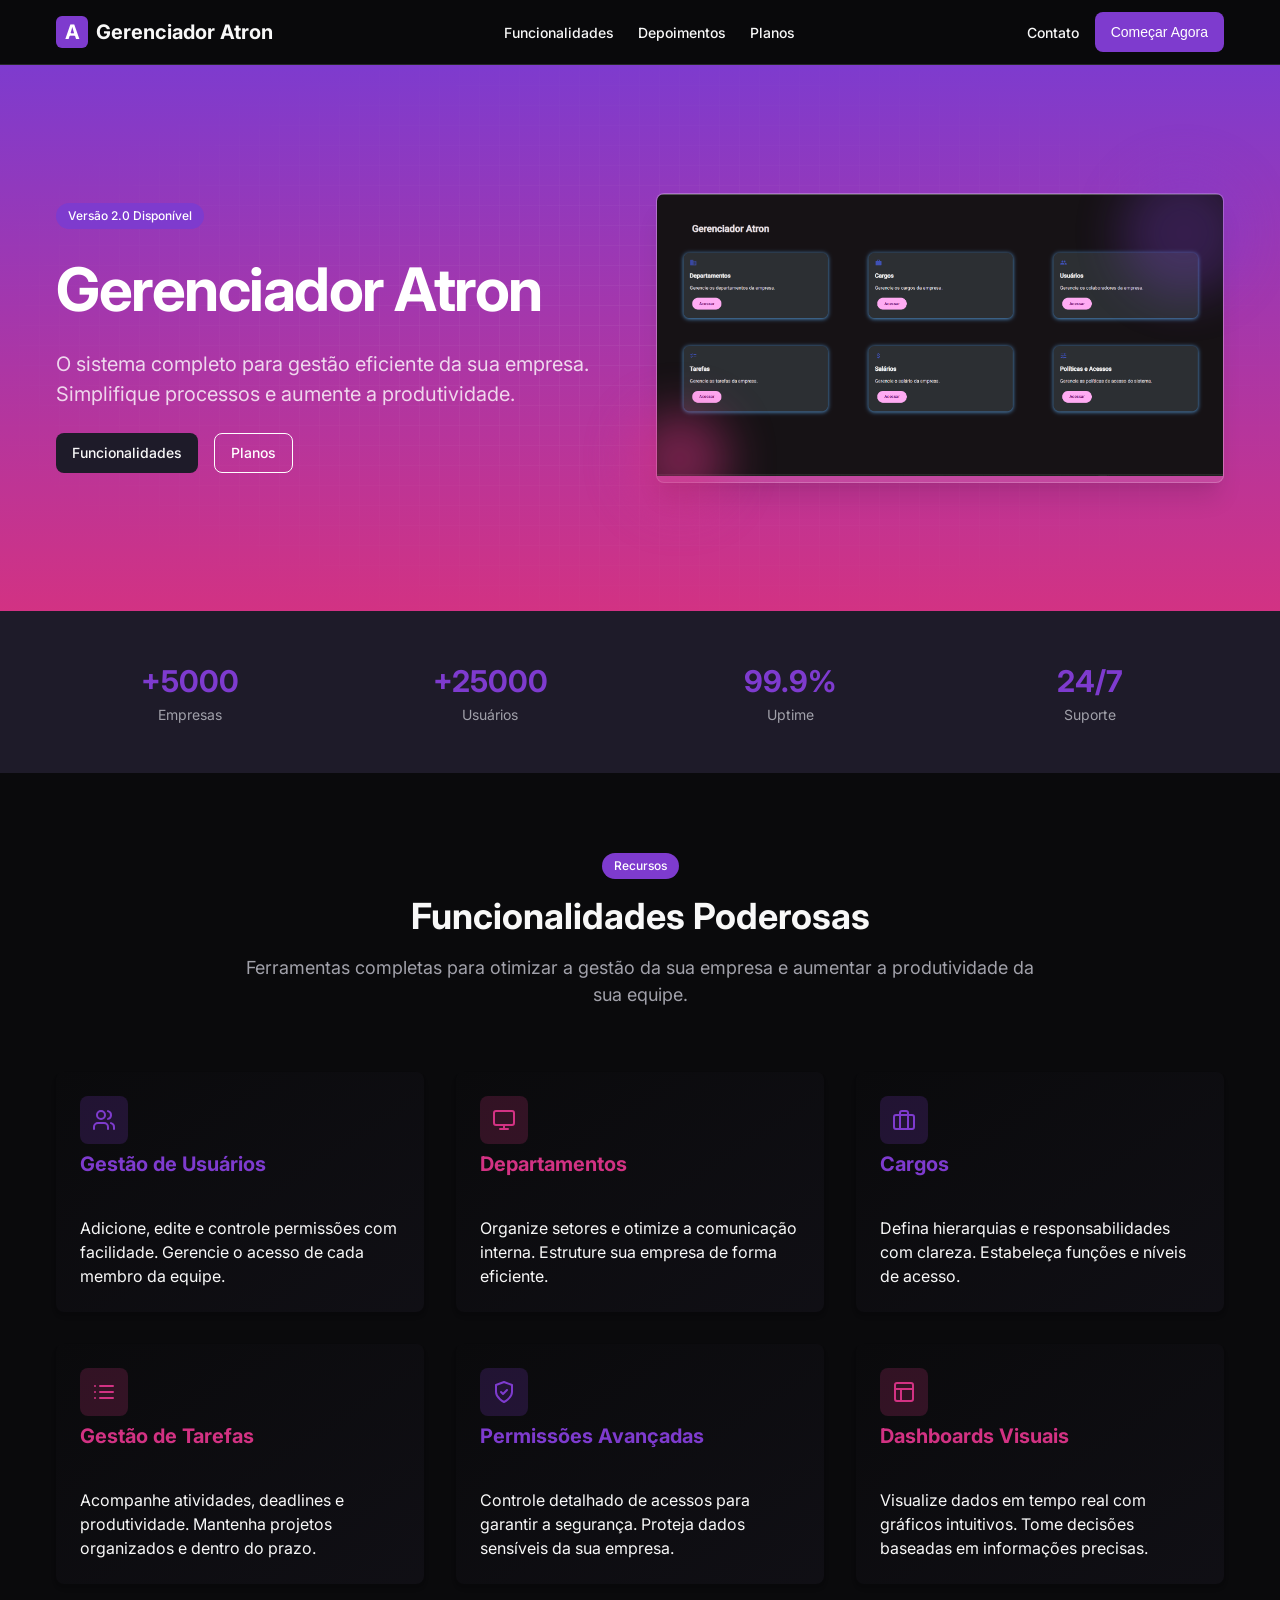
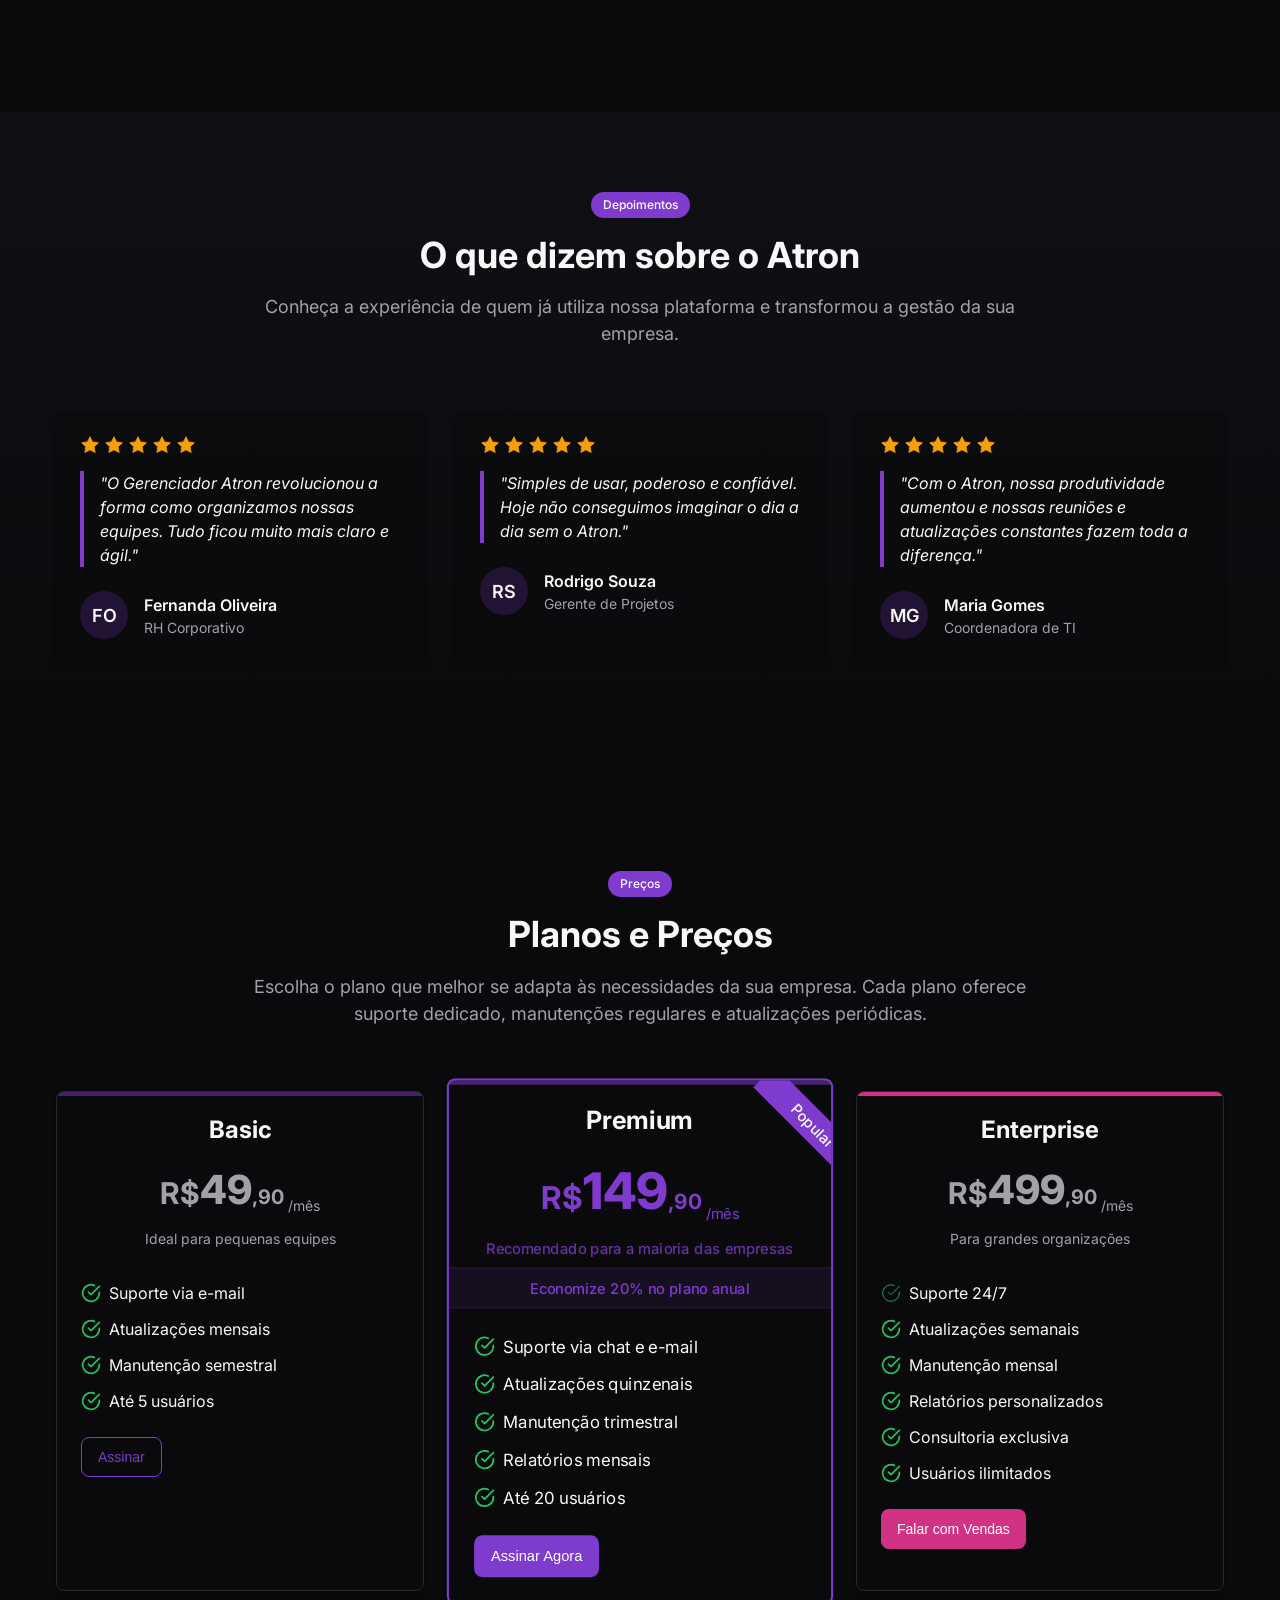
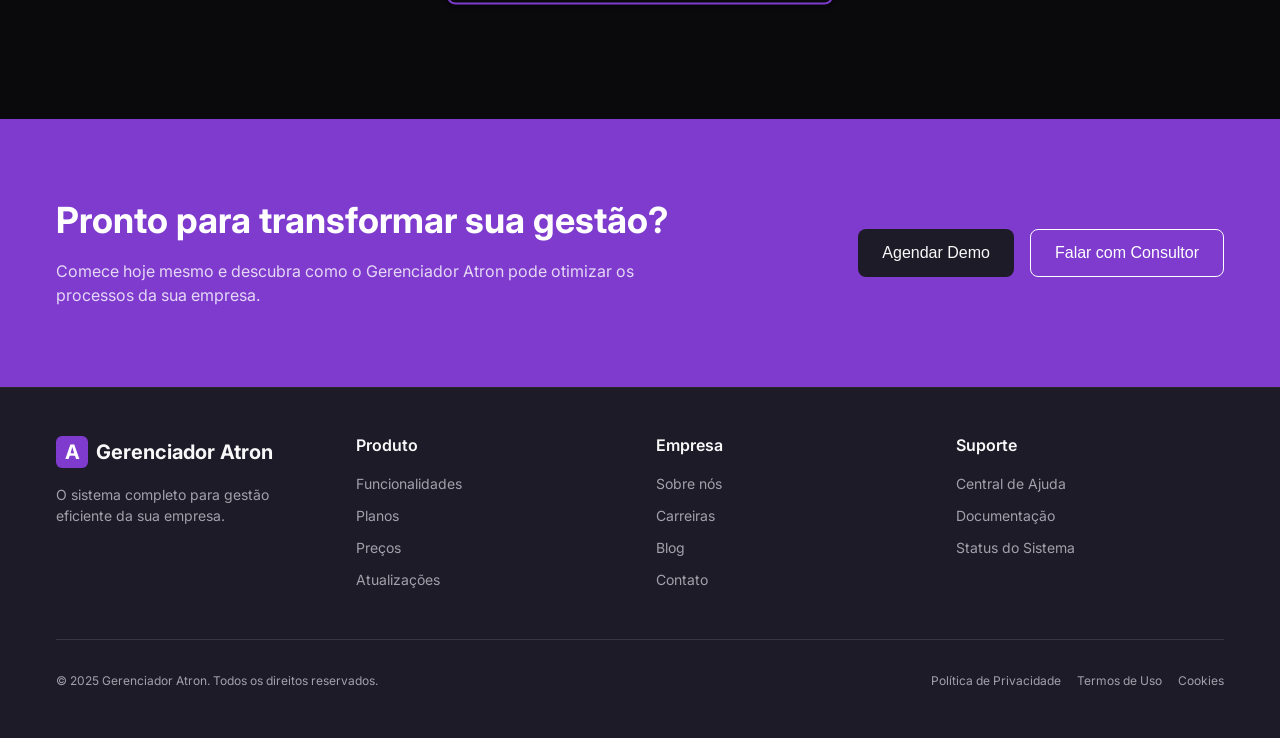
==== commit df0d4590: "FIX: Incluindo imagem de apresentação do projeto" ====
--- a/index.html
+++ b/index.html
@@ -59,7 +59,7 @@
           </div>
           <div class="hero-image">
             <div class="image-container">
-              <img src="https://placehold.co/800x600/2a2a2a/CCCCCC" alt="Dashboard Atron">
+              <img src="/images/Atron-Nova-Versao.png" alt="Dashboard Atron">
             </div>
             <div class="blur-circle blur-circle-1"></div>
             <div class="blur-circle blur-circle-2"></div>
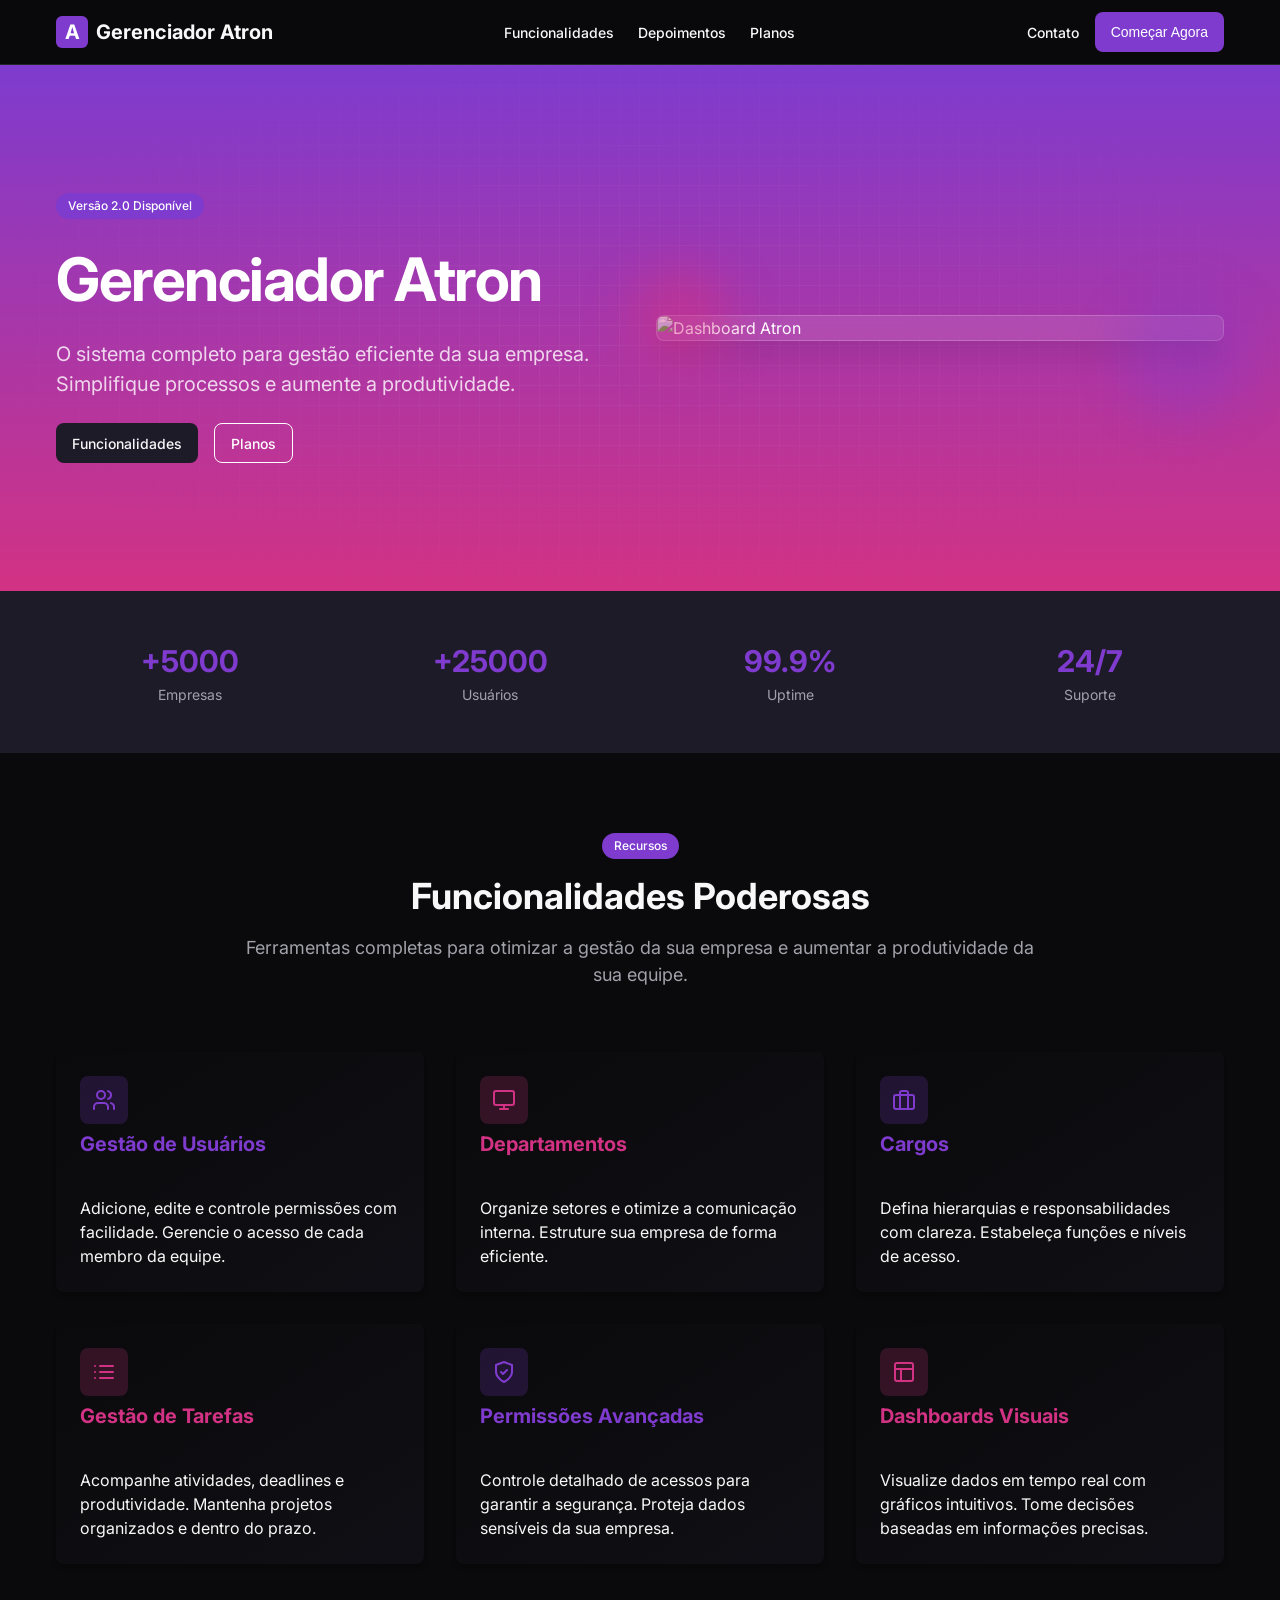
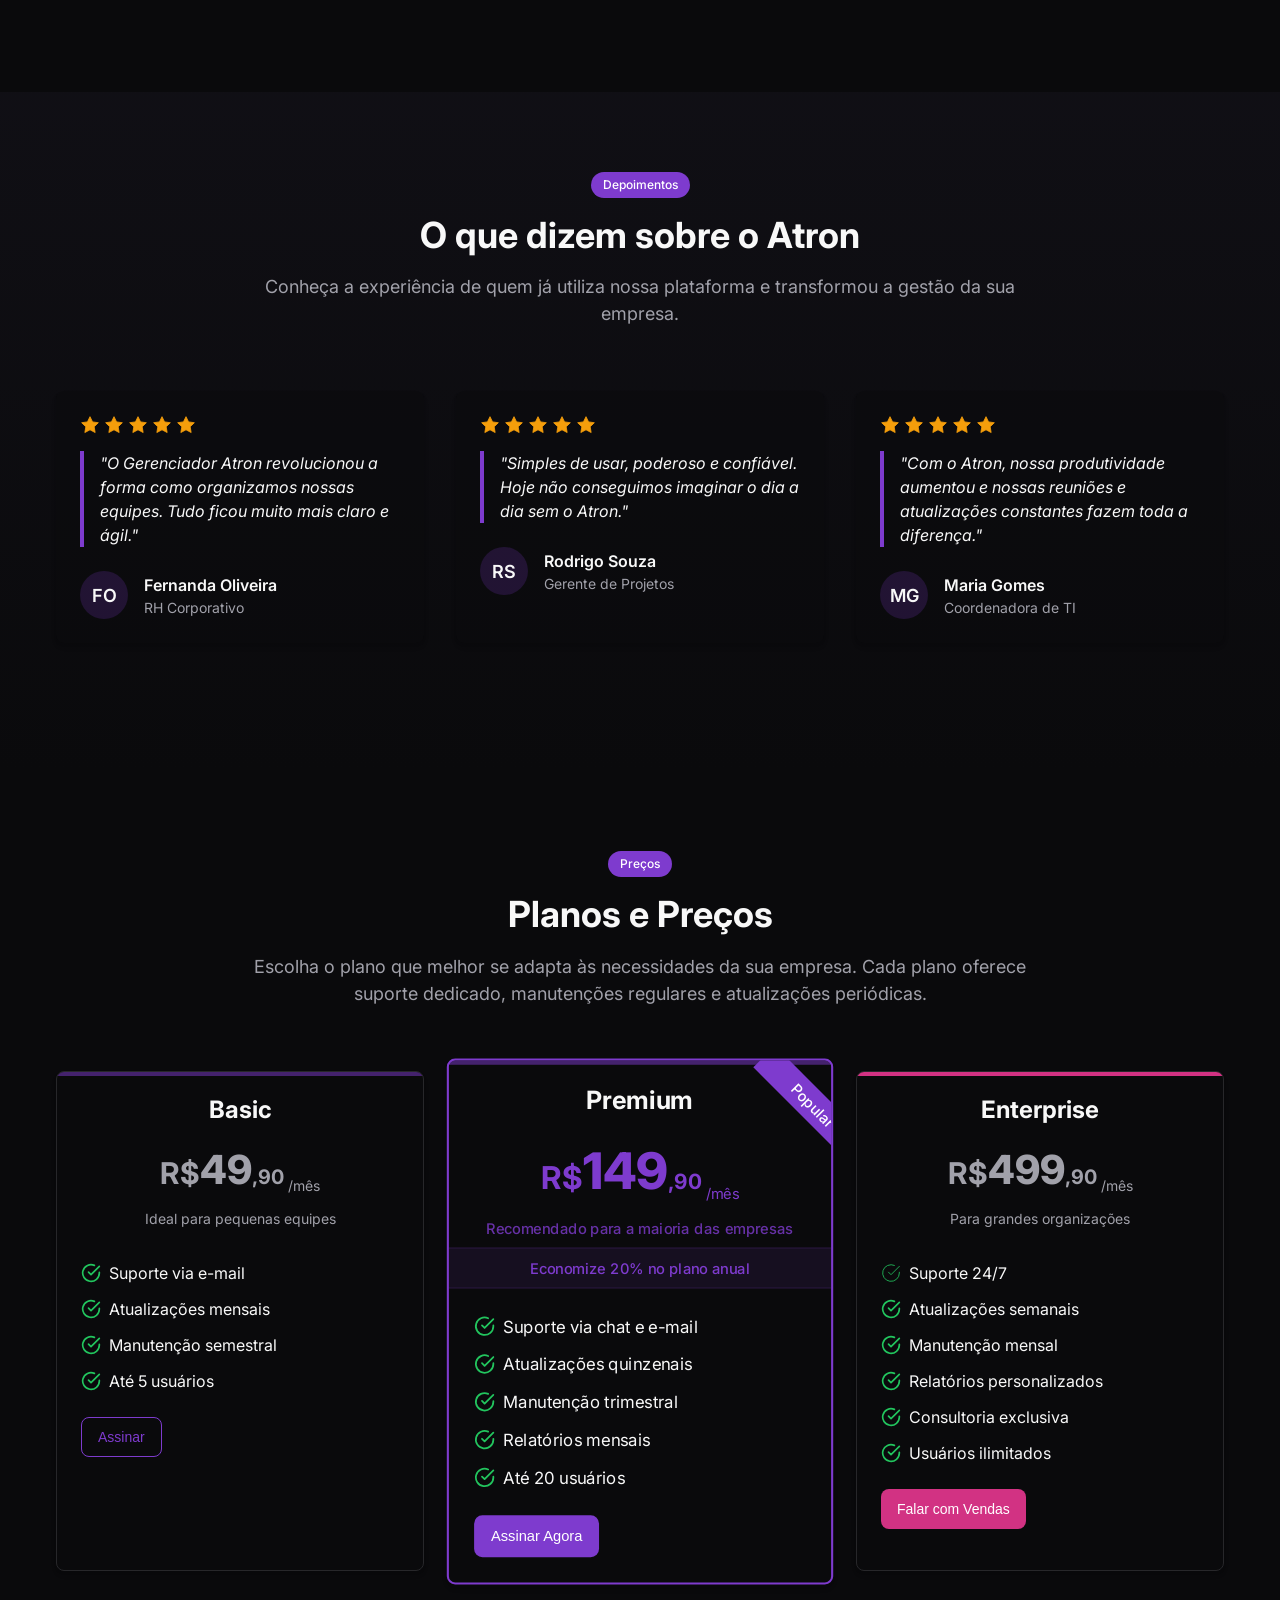
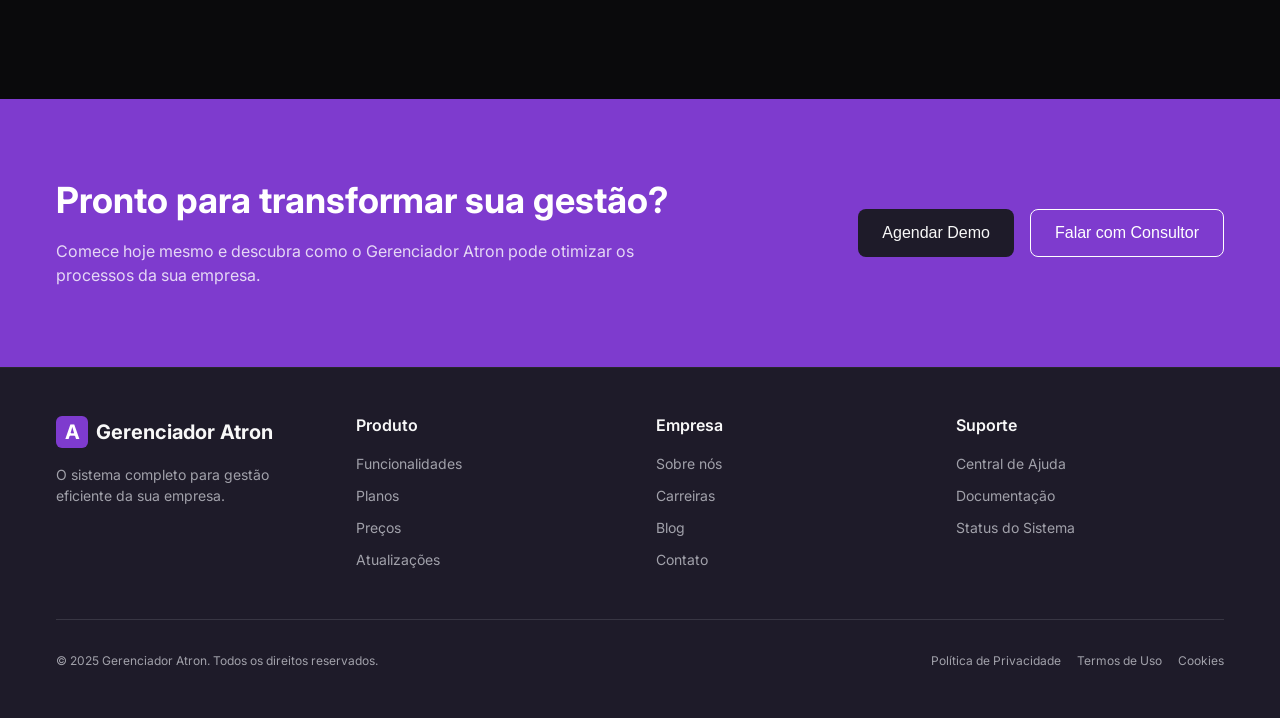
==== commit 45133685: "FIX: Testando apontamento da imagem para funcionamento no projeto" ====
--- a/index.html
+++ b/index.html
@@ -59,7 +59,9 @@
           </div>
           <div class="hero-image">
             <div class="image-container">
-              <img src="/images/Atron-Nova-Versao.png" alt="Dashboard Atron">
+              <img
+                src="https://media.licdn.com/dms/image/v2/D4D22AQEf9SkpMgyOqg/feedshare-shrink_2048_1536/B4DZYlRcOXHsAo-/0/1744382051809?e=1747267200&v=beta&t=SjmkXP4zZ0uzGCI3UJOSrPwSQnDHHJz5EDNmh12aLcg"
+                alt="Dashboard Atron">
             </div>
             <div class="blur-circle blur-circle-1"></div>
             <div class="blur-circle blur-circle-2"></div>
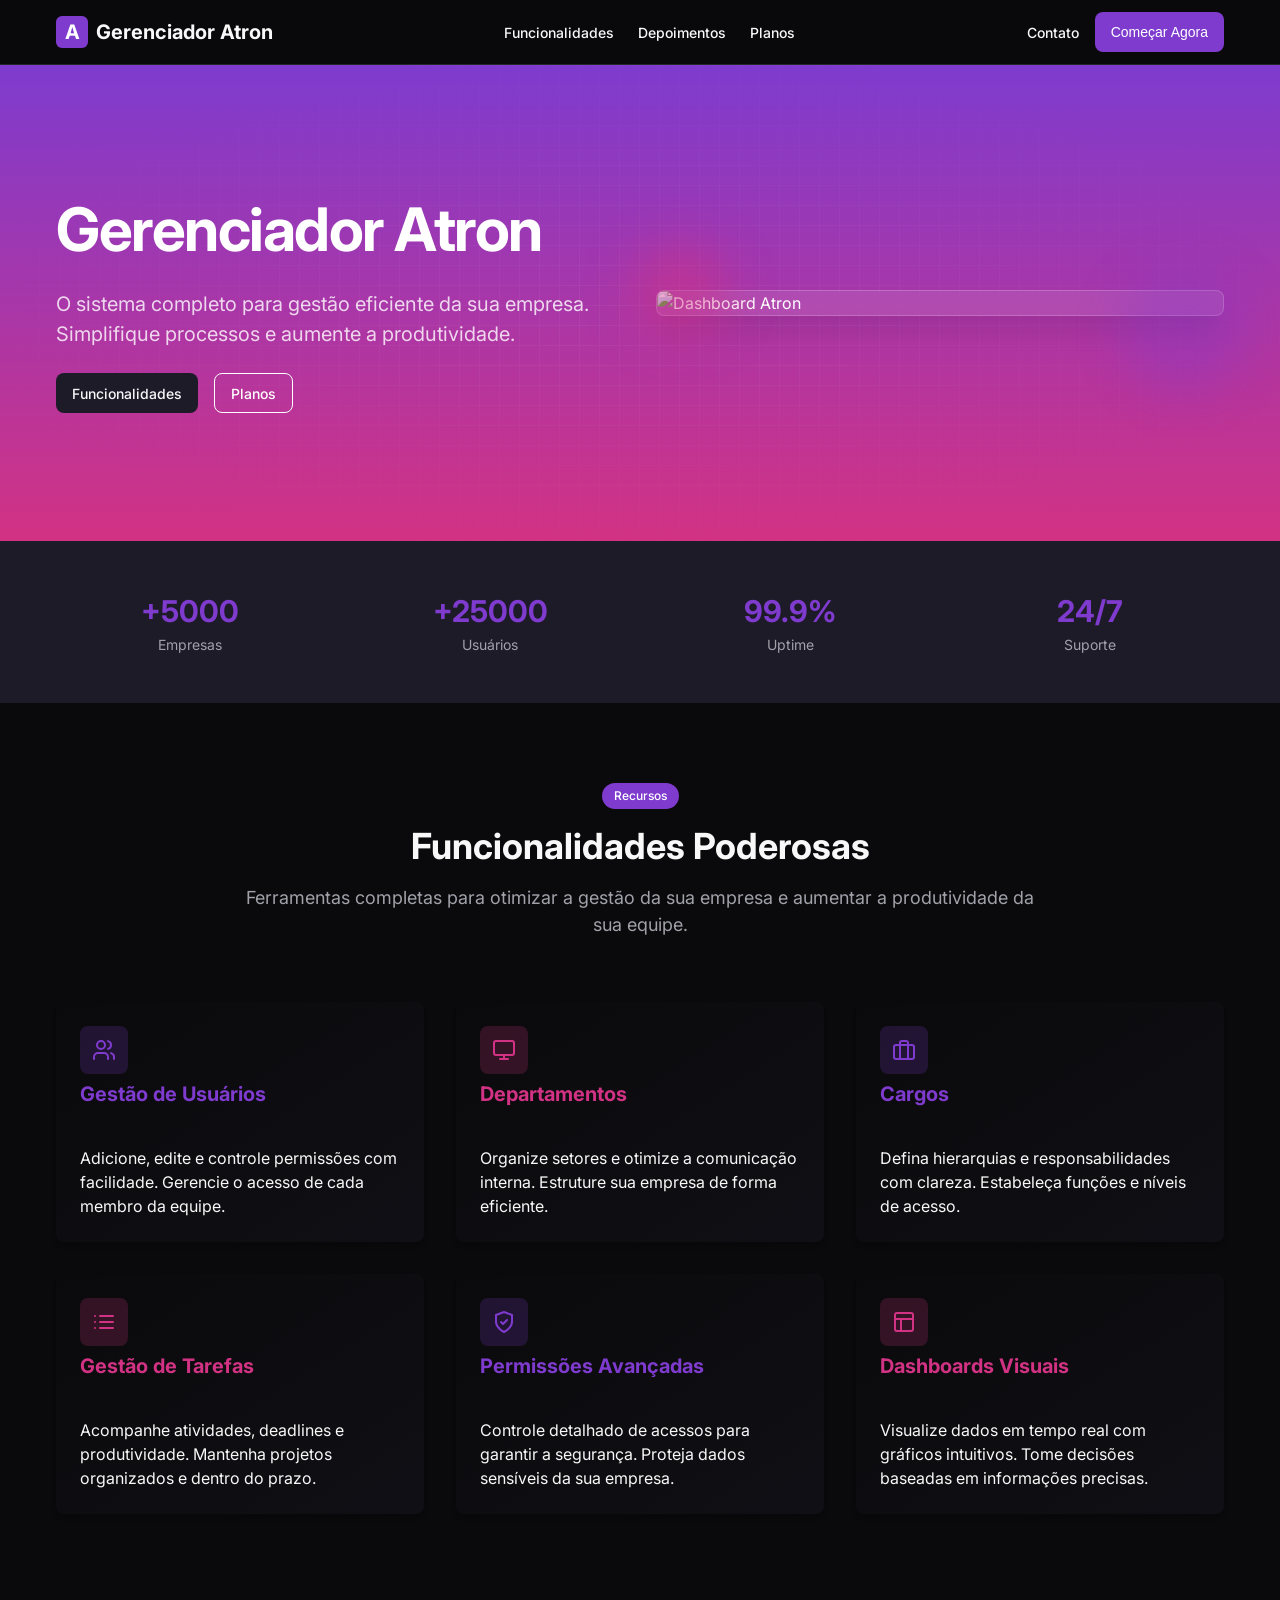
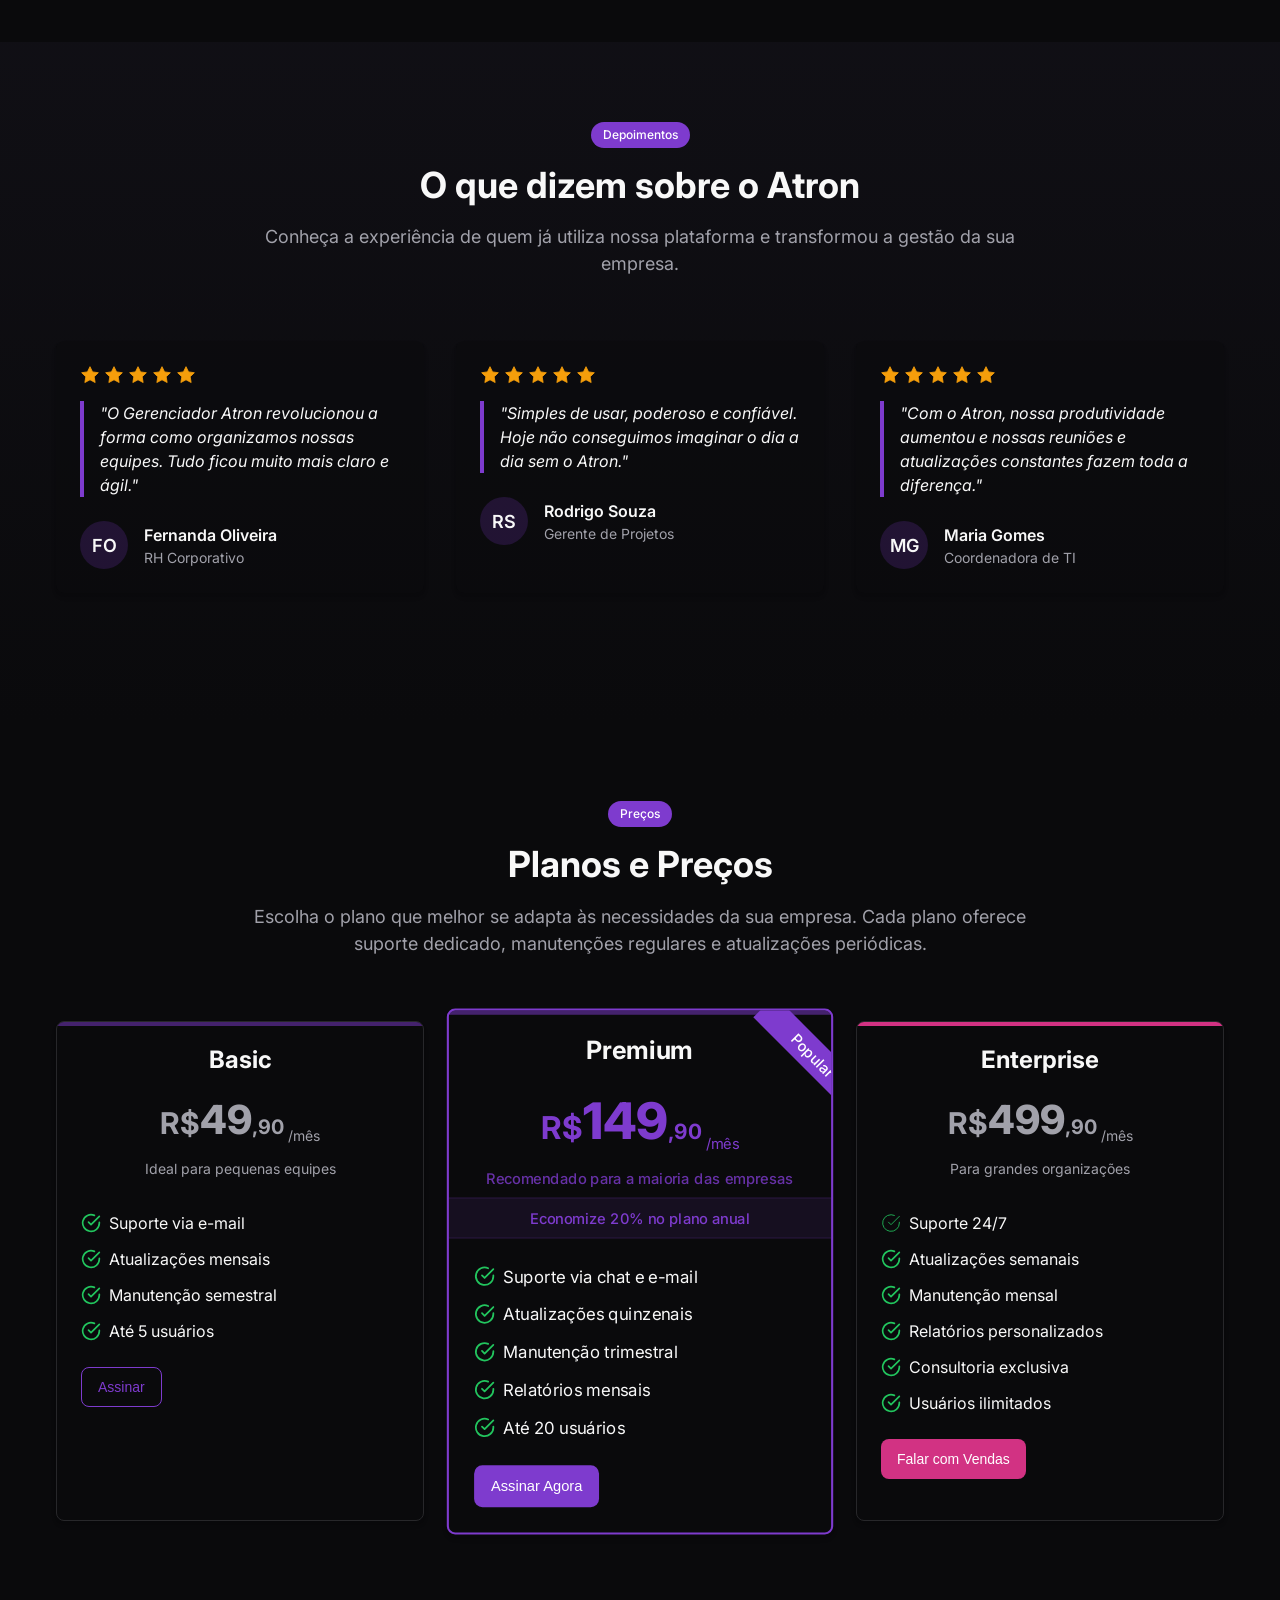
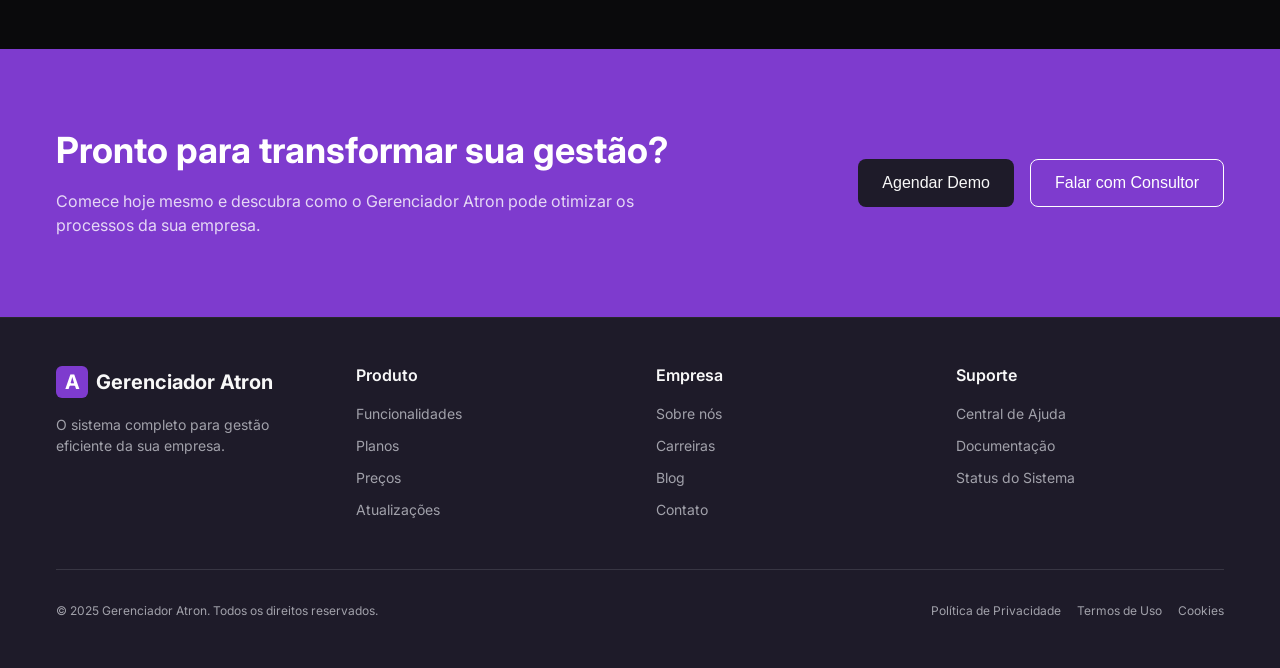
==== commit a0fd5b97: "FIX: Corrigindo apontamento entre pastas para evitar a quebra da página principal" ====
--- a/index.html
+++ b/index.html
@@ -47,7 +47,7 @@
         <div class="hero-grid"></div>
         <div class="container hero-container">
           <div class="hero-content">
-            <div class="badge"><a href="/v2/atron-v2-page.html">Versão 2.0 Disponível</a></div>
+            <!-- <div class="badge"><a href="/v2/atron-v2-page.html">Versão 2.0 Disponível</a></div> -->
             <h1 class="hero-title">Gerenciador Atron</h1>
             <p class="hero-description">
               O sistema completo para gestão eficiente da sua empresa. Simplifique processos e aumente a produtividade.
